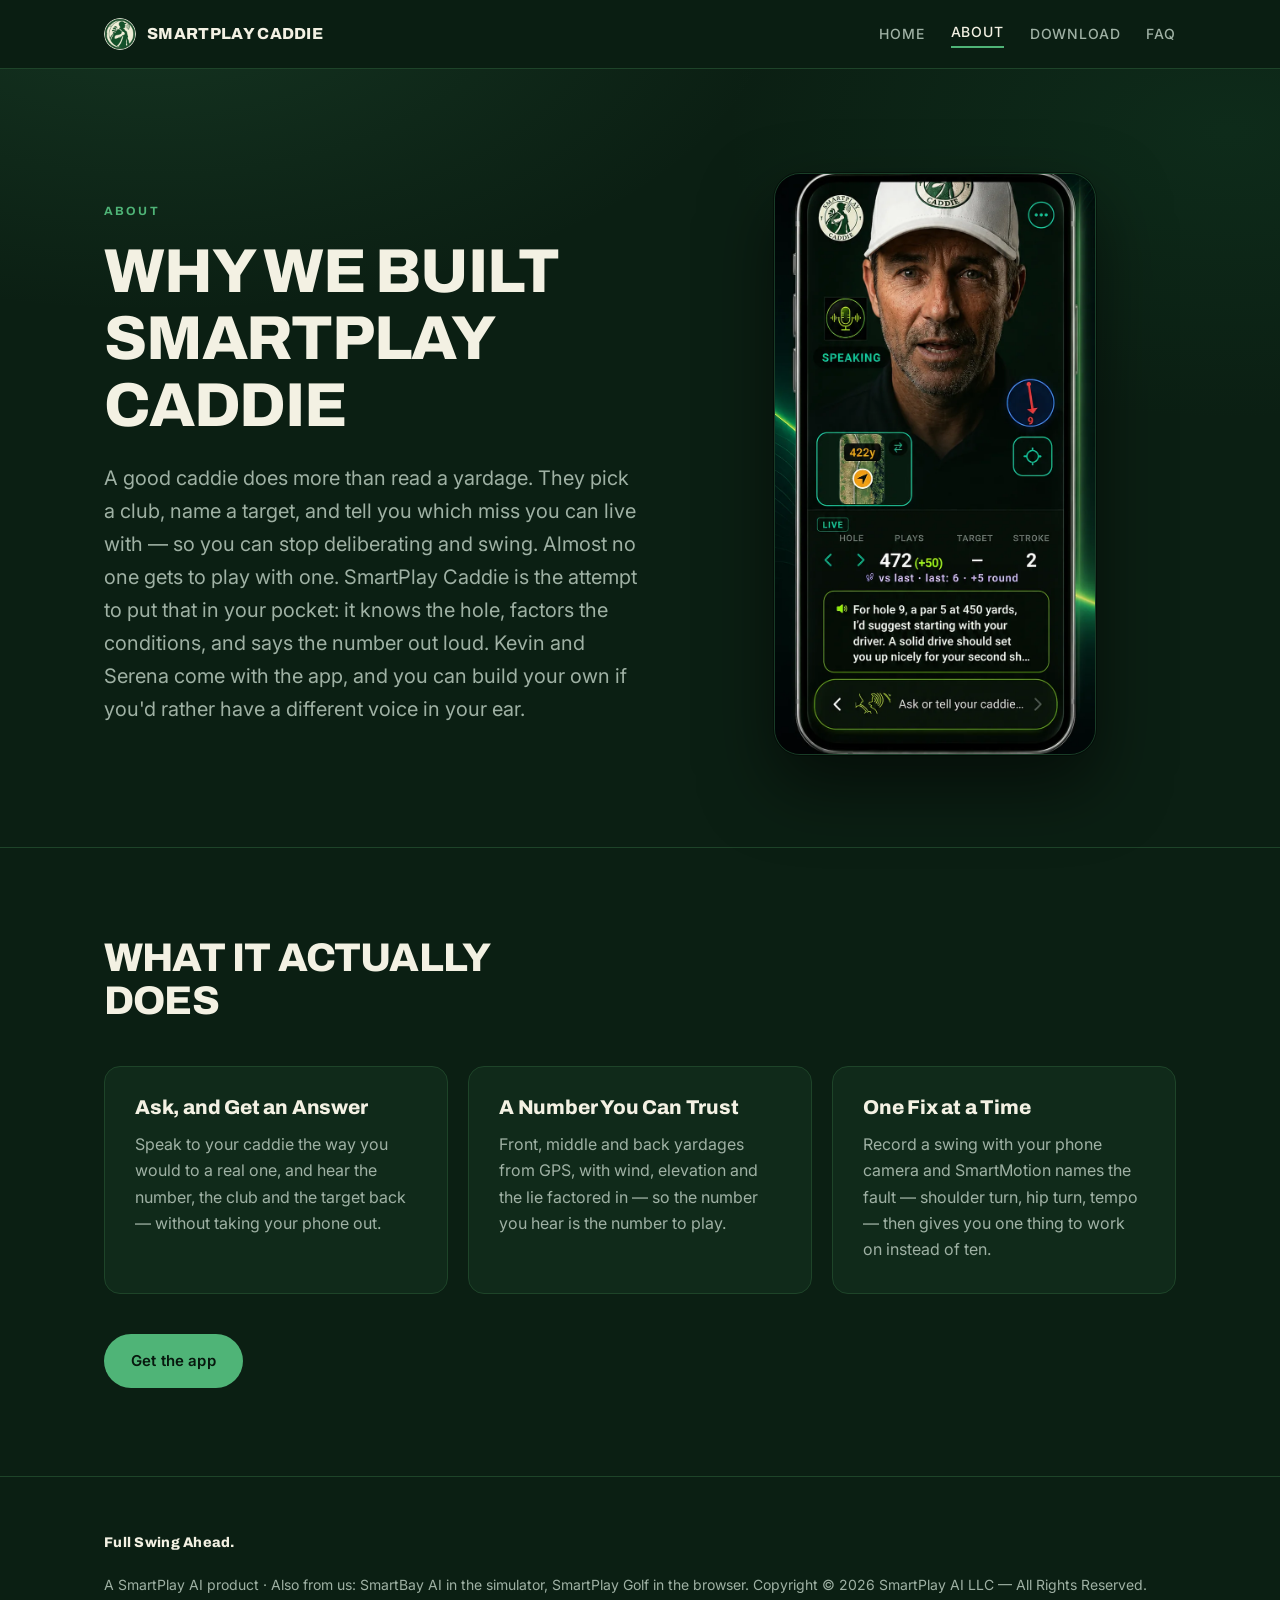
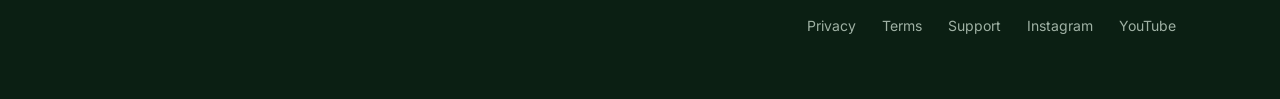
==== about.html @ 44fe3fb5 "Install and configure Vercel Web Analytics # Vercel Web Analytics Installation Report  ## Summary Su" ====
<!doctype html>
<html lang="en">
<head>
<meta charset="utf-8">
<meta name="viewport" content="width=device-width, initial-scale=1">
<title>About SmartPlay Caddie — The Voice-First AI Golf Caddie</title>
<meta name="description" content="Why SmartPlay Caddie exists: a caddie that speaks the club, the number and the target out loud, instead of one more app full of stats.">
<link rel="canonical" href="https://smartplaycaddie.com/about">
<meta name="apple-itunes-app" content="app-id=6772344465">
<meta name="theme-color" content="#0B1F13">
<meta property="og:type" content="website">
<meta property="og:site_name" content="SmartPlay Caddie">
<meta property="og:title" content="About SmartPlay Caddie — The Voice-First AI Golf Caddie">
<meta property="og:description" content="Why SmartPlay Caddie exists: a caddie that speaks the club, the number and the target out loud, instead of one more app full of stats.">
<meta property="og:url" content="https://smartplaycaddie.com/about">
<meta property="og:image" content="https://smartplaycaddie.com/og.png">
<meta property="og:image:width" content="1200">
<meta property="og:image:height" content="630">
<meta property="og:image:alt" content="SmartPlay Caddie — your intelligent golf partner">
<meta name="twitter:card" content="summary_large_image">
<meta name="twitter:image" content="https://smartplaycaddie.com/og.png">
<link rel="icon" href="/favicon.ico" sizes="any">
<link rel="icon" type="image/png" sizes="32x32" href="/favicon-32.png">
<link rel="apple-touch-icon" href="/favicon-180.png">
<link rel="preconnect" href="https://fonts.googleapis.com">
<link rel="preconnect" href="https://fonts.gstatic.com" crossorigin>
<link href="https://fonts.googleapis.com/css2?family=Archivo:wght@700;800&family=Inter:wght@400;500;600&display=swap" rel="stylesheet">
<link rel="stylesheet" href="/style.css">
<script>
  window.va = window.va || function () { (window.vaq = window.vaq || []).push(arguments); };
</script>
<script defer src="/_vercel/insights/script.js"></script>
<script>
if ('serviceWorker' in navigator) {
  navigator.serviceWorker.getRegistrations()
    .then(function (rs) { rs.forEach(function (r) { r.unregister(); }); })
    .catch(function () {});
  if (window.caches && caches.keys) {
    caches.keys()
      .then(function (ks) { ks.forEach(function (k) { caches.delete(k); }); })
      .catch(function () {});
  }
}
</script>
</head>
<body>
<header><div class="wrap bar">
  <a class="brand" href="/"><img src="/favicon-192.png" alt="">SmartPlay Caddie</a>
  <nav><a href="/">Home</a><a href="/about" aria-current=page>About</a><a href="/download">Download</a><a href="/faq">FAQ</a></nav>
</div></header>

<section class="hero"><div class="wrap hero-split">
  <div>
    <p class="eyebrow">About</p>
    <h1>Why we built SmartPlay Caddie</h1>
    <p class="lede">A good caddie does more than read a yardage. They pick a club, name a
      target, and tell you which miss you can live with &mdash; so you can stop deliberating
      and swing. Almost no one gets to play with one. SmartPlay Caddie is the attempt to put
      that in your pocket: it knows the hole, factors the conditions, and says the number out
      loud. Kevin and Serena come with the app, and you can build your own if you'd rather have
      a different voice in your ear.</p>
  </div>
  <img class="shot" src="/shot-voice.webp" width="760" height="1376"
    alt="A caddie speaking a club recommendation during a live round">
</div></section>

<section><div class="wrap">
  <h2>What it actually does</h2>
  <div class="grid"><div class="card"><h3>Ask, and Get an Answer</h3><p>Speak to your caddie the way you would to a real one, and hear the number, the club and the target back &mdash; without taking your phone out.</p></div><div class="card"><h3>A Number You Can Trust</h3><p>Front, middle and back yardages from GPS, with wind, elevation and the lie factored in &mdash; so the number you hear is the number to play.</p></div><div class="card"><h3>One Fix at a Time</h3><p>Record a swing with your phone camera and SmartMotion names the fault &mdash; shoulder turn, hip turn, tempo &mdash; then gives you one thing to work on instead of ten.</p></div></div>
  <div class="btns" style="margin-top:40px">
    <a class="btn btn-p" href="/download">Get the app</a>
  </div>
</div></section>
<footer><div class="wrap frow">
  <span class="tag">Full Swing Ahead.</span>
  <span>A <a href="https://smartplayapps.com">SmartPlay AI</a> product &middot; Also from us: <a href="https://smartbayai.com">SmartBay AI</a> in the simulator, <a href="https://smartplaygolf.com">SmartPlay Golf</a> in the browser. Copyright &copy; 2026 SmartPlay AI LLC &mdash; All Rights Reserved.</span>
  <span class="flinks"><a href="/privacy">Privacy</a><a href="/terms">Terms</a><a href="mailto:support@smartplaycaddie.com">Support</a><a href="https://www.instagram.com/smartplaycaddie/" rel="me noopener" target="_blank">Instagram</a><a href="https://www.youtube.com/@smartplaycaddie" rel="me noopener" target="_blank">YouTube</a></span>
</div></footer>
</body>
</html>
---- style.css ----
:root{
  --ink:#0B1F13; --surface:#102A1A; --surface-2:#16351F; --rule:#1E4429;
  --green:#1D6B3F; --green-hi:#4FB477; --green-glow:rgba(79,180,119,.14);
  --cream:#F3F1E3; --cream-dim:#9FB1A4; --white:#FFFFFF;
  --maxw:1120px;
}
*{box-sizing:border-box}
html{scroll-behavior:smooth}
body{
  margin:0; background:var(--ink); color:var(--cream);
  font:400 17px/1.65 Inter,-apple-system,BlinkMacSystemFont,"Segoe UI",Helvetica,Arial,sans-serif;
  -webkit-font-smoothing:antialiased;
}
a{color:var(--green-hi); text-decoration:none}
a:hover{text-decoration:underline}
.wrap{max-width:var(--maxw); margin:0 auto; padding:0 24px}

h1,h2,h3,.display{font-family:Archivo,Inter,sans-serif; font-weight:800; letter-spacing:-.02em; line-height:1.08; margin:0}

/* header */
header{position:sticky; top:0; z-index:50; background:rgba(11,31,19,.86); backdrop-filter:blur(12px); border-bottom:1px solid var(--rule)}
.bar{display:flex; align-items:center; gap:28px; height:68px}
.brand{display:flex; align-items:center; gap:11px; font-family:Archivo,sans-serif; font-weight:800; font-size:16px; letter-spacing:.02em; color:var(--cream); text-transform:uppercase}
.brand:hover{text-decoration:none}
.brand img{width:32px; height:32px; border-radius:50%; display:block}
nav{margin-left:auto; display:flex; gap:26px; align-items:center}
nav a{color:var(--cream-dim); font-size:14px; font-weight:500; letter-spacing:.06em; text-transform:uppercase}
nav a:hover,nav a[aria-current=page]{color:var(--cream); text-decoration:none}
nav a[aria-current=page]{border-bottom:2px solid var(--green-hi); padding-bottom:3px}

/* buttons */
.btn{display:inline-flex; align-items:center; justify-content:center; gap:9px;
  padding:14px 26px; border-radius:999px; font-weight:600; font-size:15px; letter-spacing:.01em;
  border:1px solid transparent; transition:transform .15s ease, background .15s ease}
.btn:hover{text-decoration:none; transform:translateY(-1px)}
.btn-p{background:var(--green-hi); color:#07180E}
.btn-p:hover{background:#66C98C}
.btn-s{background:transparent; color:var(--cream); border-color:var(--rule)}
.btn-s:hover{border-color:var(--green-hi); background:var(--green-glow)}
.btns{display:flex; flex-wrap:wrap; gap:14px}

/* sections */
section{padding:88px 0}
section+section{border-top:1px solid var(--rule)}
.eyebrow{font-family:Archivo,sans-serif; font-weight:700; font-size:12px; letter-spacing:.18em;
  text-transform:uppercase; color:var(--green-hi); margin:0 0 18px}
.lede{font-size:19px; color:var(--cream-dim); max-width:62ch; margin:22px 0 0}
p{margin:18px 0 0}

.hero{padding:104px 0 92px; background:
  radial-gradient(900px 460px at 12% -10%, var(--green-glow), transparent 70%),
  radial-gradient(700px 400px at 96% 8%, rgba(29,107,63,.16), transparent 72%)}
.hero h1{font-size:clamp(38px,5.4vw,62px); text-transform:uppercase; max-width:14ch}
.hero .lede{font-size:20px; max-width:50ch}
.hero .btns{margin-top:36px}
.hero-split{display:grid; grid-template-columns:1.05fr .95fr; gap:56px; align-items:center}
.hero-split .shot{justify-self:center}

/* phone renders — framed as device panels, since the source art keeps its own
   glow and does not cut out cleanly */
.shot{display:block; width:100%; max-width:322px; height:auto;
  border-radius:26px; border:1px solid rgba(79,180,119,.20);
  box-shadow:0 30px 70px rgba(0,0,0,.55), 0 0 0 1px rgba(0,0,0,.4)}
.shot-pair{display:grid; grid-template-columns:1fr 1fr; gap:48px; align-items:start; margin-top:44px}
.shot-pair .copy{padding-top:4px}
.shot-pair .copy h3{font-size:24px; text-transform:none}
.shot-pair .copy p{color:var(--cream-dim); margin-top:14px}
.shot-pair.flip .media{order:-1}

h2{font-size:clamp(27px,3.6vw,40px); text-transform:uppercase; max-width:20ch}

.grid{display:grid; gap:20px; margin-top:44px; grid-template-columns:repeat(auto-fit,minmax(280px,1fr))}
.card{background:var(--surface); border:1px solid var(--rule); border-radius:16px; padding:30px}
.card h3{font-size:20px; letter-spacing:-.01em; text-transform:none}
.card p{color:var(--cream-dim); font-size:16px; margin-top:12px}

.pull{background:var(--surface); border:1px solid var(--rule); border-left:3px solid var(--green-hi);
  border-radius:14px; padding:30px 32px; margin-top:38px; font-size:19px; max-width:70ch}

/* faq */
.faq{margin:24px 0 8px; max-width:80ch}
.faq-h{font-size:clamp(19px,2.2vw,23px); color:var(--green-hi); letter-spacing:.09em;
  text-transform:uppercase; max-width:none; margin-top:56px}
.faq-h:first-of-type{margin-top:0}
details{border-bottom:1px solid var(--rule)}
details summary{cursor:pointer; list-style:none; padding:24px 44px 24px 0; position:relative;
  font-family:Archivo,sans-serif; font-weight:700; font-size:19px; letter-spacing:-.01em}
details summary::-webkit-details-marker{display:none}
details summary::after{content:"+"; position:absolute; right:8px; top:22px; font-size:26px;
  font-weight:400; color:var(--green-hi); line-height:1}
details[open] summary::after{content:"–"}
details summary:hover{color:var(--green-hi)}
details .a{padding:0 44px 26px 0; color:var(--cream-dim); margin:0}

/* footer */
footer{border-top:1px solid var(--rule); padding:54px 0 62px; color:var(--cream-dim); font-size:14px}
.frow{display:flex; flex-wrap:wrap; gap:18px 30px; align-items:center}
footer a{color:var(--cream-dim)}
footer a:hover{color:var(--cream)}
.flinks{margin-left:auto; display:flex; flex-wrap:wrap; gap:12px 26px}
.tag{font-family:Archivo,sans-serif; font-weight:800; color:var(--cream); letter-spacing:.02em}

/* legal pages: the repo fragment ships its own light-mode CSS, so give it a
   sheet of paper to sit on rather than fighting it with overrides. */
.legal-sheet{background:#FFFFFF; border-radius:18px; padding:14px 34px 26px; margin:0 auto; max-width:52rem}
.legal-wrap{padding:56px 0 84px}
.legal-back{display:inline-block; margin-bottom:26px; font-size:14px; letter-spacing:.06em; text-transform:uppercase}
/* the site's display rules must NOT reach into the legal copy: h2{max-width:20ch;
   text-transform:uppercase} was chopping "2. Description of the Service" onto two
   lines and shouting the section headings. Hand the fragment its own typography
   back. */
.legal-sheet h1,.legal-sheet h2,.legal-sheet h3,.legal-sheet h4{
  font-family:inherit; font-weight:700; text-transform:none; max-width:none;
  letter-spacing:normal; line-height:1.3}
.legal-sheet a{color:#1d6b3f}
.legal-sheet p{margin:1em 0}

@media (max-width:720px){
  .bar{height:60px; gap:14px}
  nav{gap:16px}
  nav a{font-size:12px; letter-spacing:.04em}
  section{padding:62px 0}
  .hero{padding:64px 0 56px}
  .hero-split,.shot-pair{grid-template-columns:1fr; gap:40px}
  .shot-pair.flip .media{order:0}
  .legal-sheet{padding:10px 18px 20px}
}
@media (max-width:440px){
  .bar{height:auto; flex-wrap:wrap; row-gap:6px; padding-top:12px; padding-bottom:10px}
  nav{margin-left:0; width:100%; justify-content:space-between}
}

/* click-to-play YouTube (loads YouTube only on click) */
.watch .yt{position:relative;margin-top:34px;aspect-ratio:16/9;border-radius:22px;overflow:hidden;background:var(--surface);
  box-shadow:0 30px 80px rgba(0,0,0,.45),0 0 0 1px var(--rule)}
.watch .yt-btn{all:unset;cursor:pointer;display:block;width:100%;height:100%;position:relative}
.watch .yt-btn img{width:100%;height:100%;object-fit:cover;display:block;transition:transform .4s ease}
.watch .yt-btn:hover img{transform:scale(1.02)}
.watch .yt-btn:focus-visible{outline:3px solid var(--green-hi);outline-offset:-3px}
.watch .yt-play{position:absolute;left:69%;top:76%;width:84px;height:84px;margin:-42px 0 0 -42px;border-radius:50%;
  background:var(--green-hi);color:var(--ink);display:flex;align-items:center;justify-content:center;
  box-shadow:0 10px 30px rgba(0,0,0,.4);transition:transform .2s ease}
.watch .yt-play svg{margin-left:4px}
@media (max-width:720px){.watch .yt-play{width:50px;height:50px;margin:-25px 0 0 -25px}.watch .yt-play svg{width:24px;height:24px}}
.watch .yt-btn:hover .yt-play{transform:scale(1.07)}
.watch .yt-len{position:absolute;right:16px;bottom:14px;background:rgba(11,31,19,.85);color:var(--cream);font-size:13px;
  font-weight:600;padding:4px 9px;border-radius:7px}
.watch .yt iframe{position:absolute;inset:0;width:100%;height:100%;border:0}
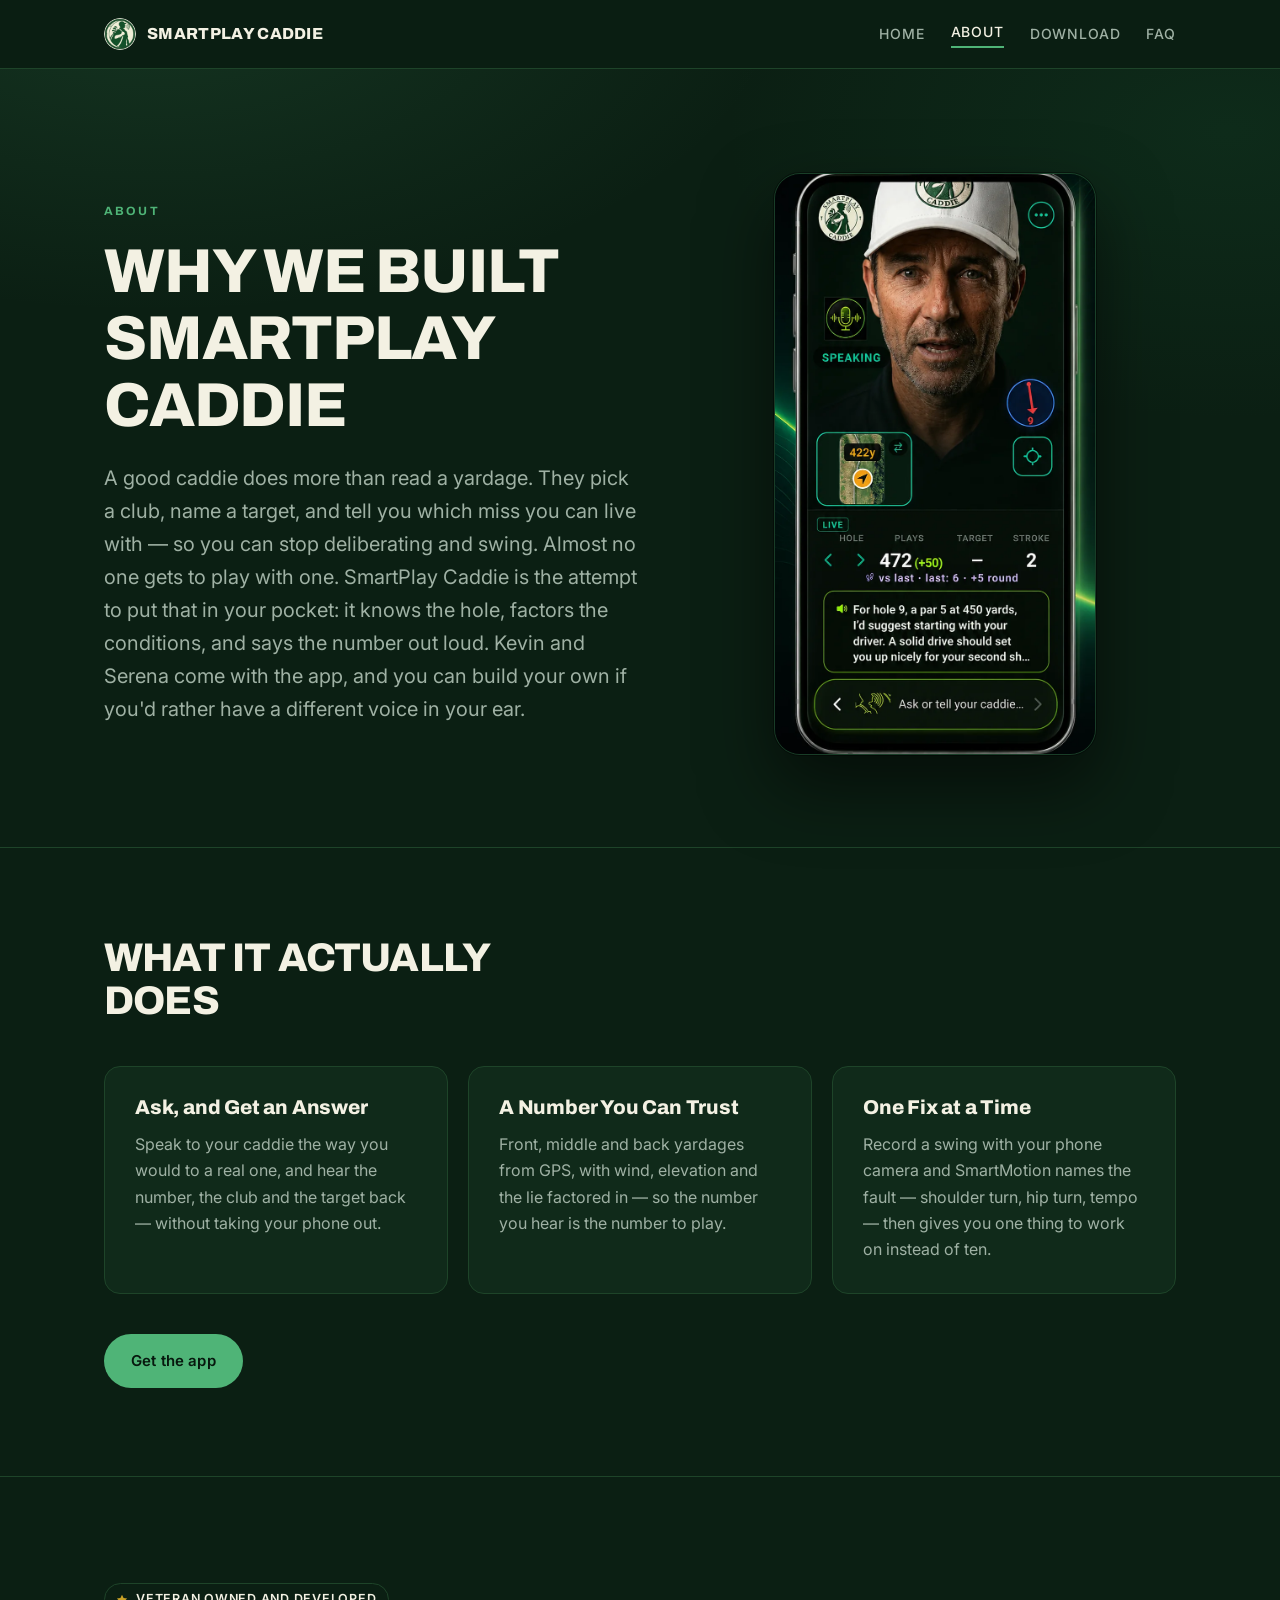
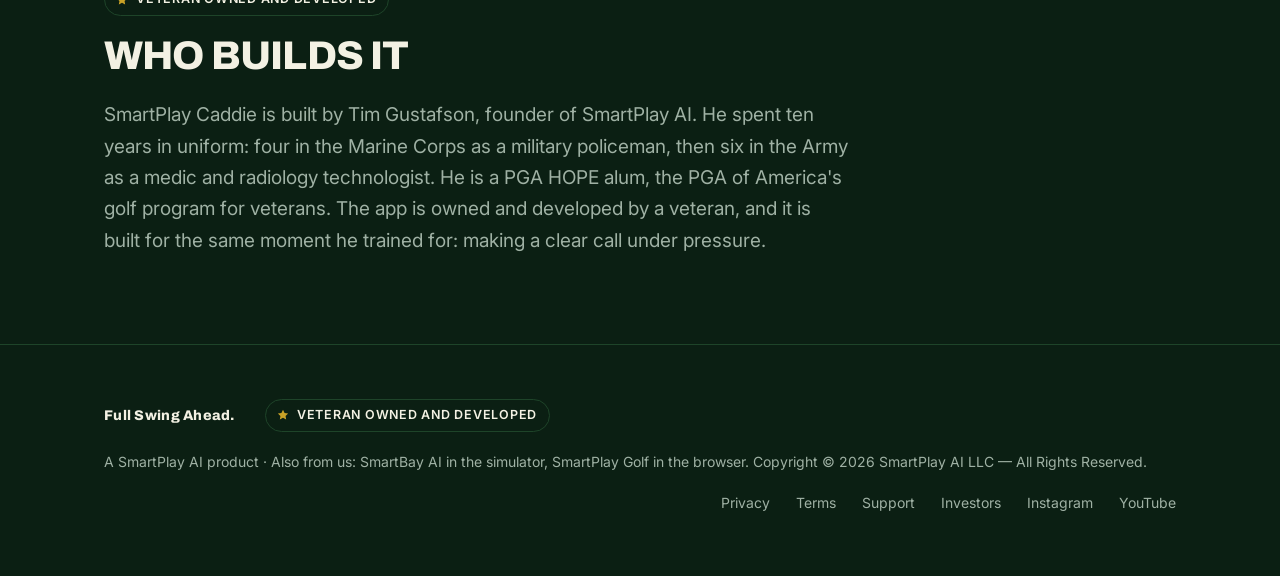
==== commit 99d6fd56: "Veteran Owned and Developed badge + Investors link Footer badge and Investors link on every page, he" ====
--- a/about.html
+++ b/about.html
@@ -27,10 +27,6 @@
 <link href="https://fonts.googleapis.com/css2?family=Archivo:wght@700;800&family=Inter:wght@400;500;600&display=swap" rel="stylesheet">
 <link rel="stylesheet" href="/style.css">
 <script>
-  window.va = window.va || function () { (window.vaq = window.vaq || []).push(arguments); };
-</script>
-<script defer src="/_vercel/insights/script.js"></script>
-<script>
 if ('serviceWorker' in navigator) {
   navigator.serviceWorker.getRegistrations()
     .then(function (rs) { rs.forEach(function (r) { r.unregister(); }); })
@@ -42,6 +38,8 @@
   }
 }
 </script>
+<script>window.va = window.va || function () { (window.vaq = window.vaq || []).push(arguments); };</script>
+<script defer src="/_vercel/insights/script.js"></script>
 </head>
 <body>
 <header><div class="wrap bar">
@@ -71,10 +69,17 @@
     <a class="btn btn-p" href="/download">Get the app</a>
   </div>
 </div></section>
+
+<section><div class="wrap">
+  <p class="vet"><svg viewBox="0 0 24 24" width="14" height="14" aria-hidden="true"><path d="M12 2.8l2.7 5.6 6.1.9-4.4 4.3 1 6.1L12 16.8l-5.4 2.9 1-6.1-4.4-4.3 6.1-.9z" fill="currentColor"/></svg>Veteran Owned and Developed</p>
+  <h2 style="margin-top:18px">Who builds it</h2>
+  <p class="lede" style="max-width:62ch">SmartPlay Caddie is built by Tim Gustafson, founder of SmartPlay AI. He spent ten years in uniform: four in the Marine Corps as a military policeman, then six in the Army as a medic and radiology technologist. He is a PGA HOPE alum, the PGA of America's golf program for veterans. The app is owned and developed by a veteran, and it is built for the same moment he trained for: making a clear call under pressure.</p>
+</div></section>
 <footer><div class="wrap frow">
   <span class="tag">Full Swing Ahead.</span>
+  <span class="vet"><svg viewBox="0 0 24 24" width="14" height="14" aria-hidden="true"><path d="M12 2.8l2.7 5.6 6.1.9-4.4 4.3 1 6.1L12 16.8l-5.4 2.9 1-6.1-4.4-4.3 6.1-.9z" fill="currentColor"/></svg>Veteran Owned and Developed</span>
   <span>A <a href="https://smartplayapps.com">SmartPlay AI</a> product &middot; Also from us: <a href="https://smartbayai.com">SmartBay AI</a> in the simulator, <a href="https://smartplaygolf.com">SmartPlay Golf</a> in the browser. Copyright &copy; 2026 SmartPlay AI LLC &mdash; All Rights Reserved.</span>
-  <span class="flinks"><a href="/privacy">Privacy</a><a href="/terms">Terms</a><a href="mailto:support@smartplaycaddie.com">Support</a><a href="https://www.instagram.com/smartplaycaddie/" rel="me noopener" target="_blank">Instagram</a><a href="https://www.youtube.com/@smartplaycaddie" rel="me noopener" target="_blank">YouTube</a></span>
+  <span class="flinks"><a href="/privacy">Privacy</a><a href="/terms">Terms</a><a href="mailto:support@smartplaycaddie.com">Support</a><a href="https://www.smartplayapps.com/investors">Investors</a><a href="https://www.instagram.com/smartplaycaddie/" rel="me noopener" target="_blank">Instagram</a><a href="https://www.youtube.com/@smartplaycaddie" rel="me noopener" target="_blank">YouTube</a></span>
 </div></footer>
 </body>
 </html>
--- a/style.css
+++ b/style.css
@@ -99,6 +99,9 @@
 footer a:hover{color:var(--cream)}
 .flinks{margin-left:auto; display:flex; flex-wrap:wrap; gap:12px 26px}
 .tag{font-family:Archivo,sans-serif; font-weight:800; color:var(--cream); letter-spacing:.02em}
+.vet{display:inline-flex; align-items:center; gap:7px; font-size:12.5px; font-weight:600; letter-spacing:.06em; text-transform:uppercase; color:var(--cream); border:1px solid var(--rule); border-radius:100px; padding:5px 12px 5px 10px; white-space:nowrap}
+.vet svg{color:#C9A227; flex:none}
+.vet-hero{margin:22px 0 0}
 
 /* legal pages: the repo fragment ships its own light-mode CSS, so give it a
    sheet of paper to sit on rather than fighting it with overrides. */
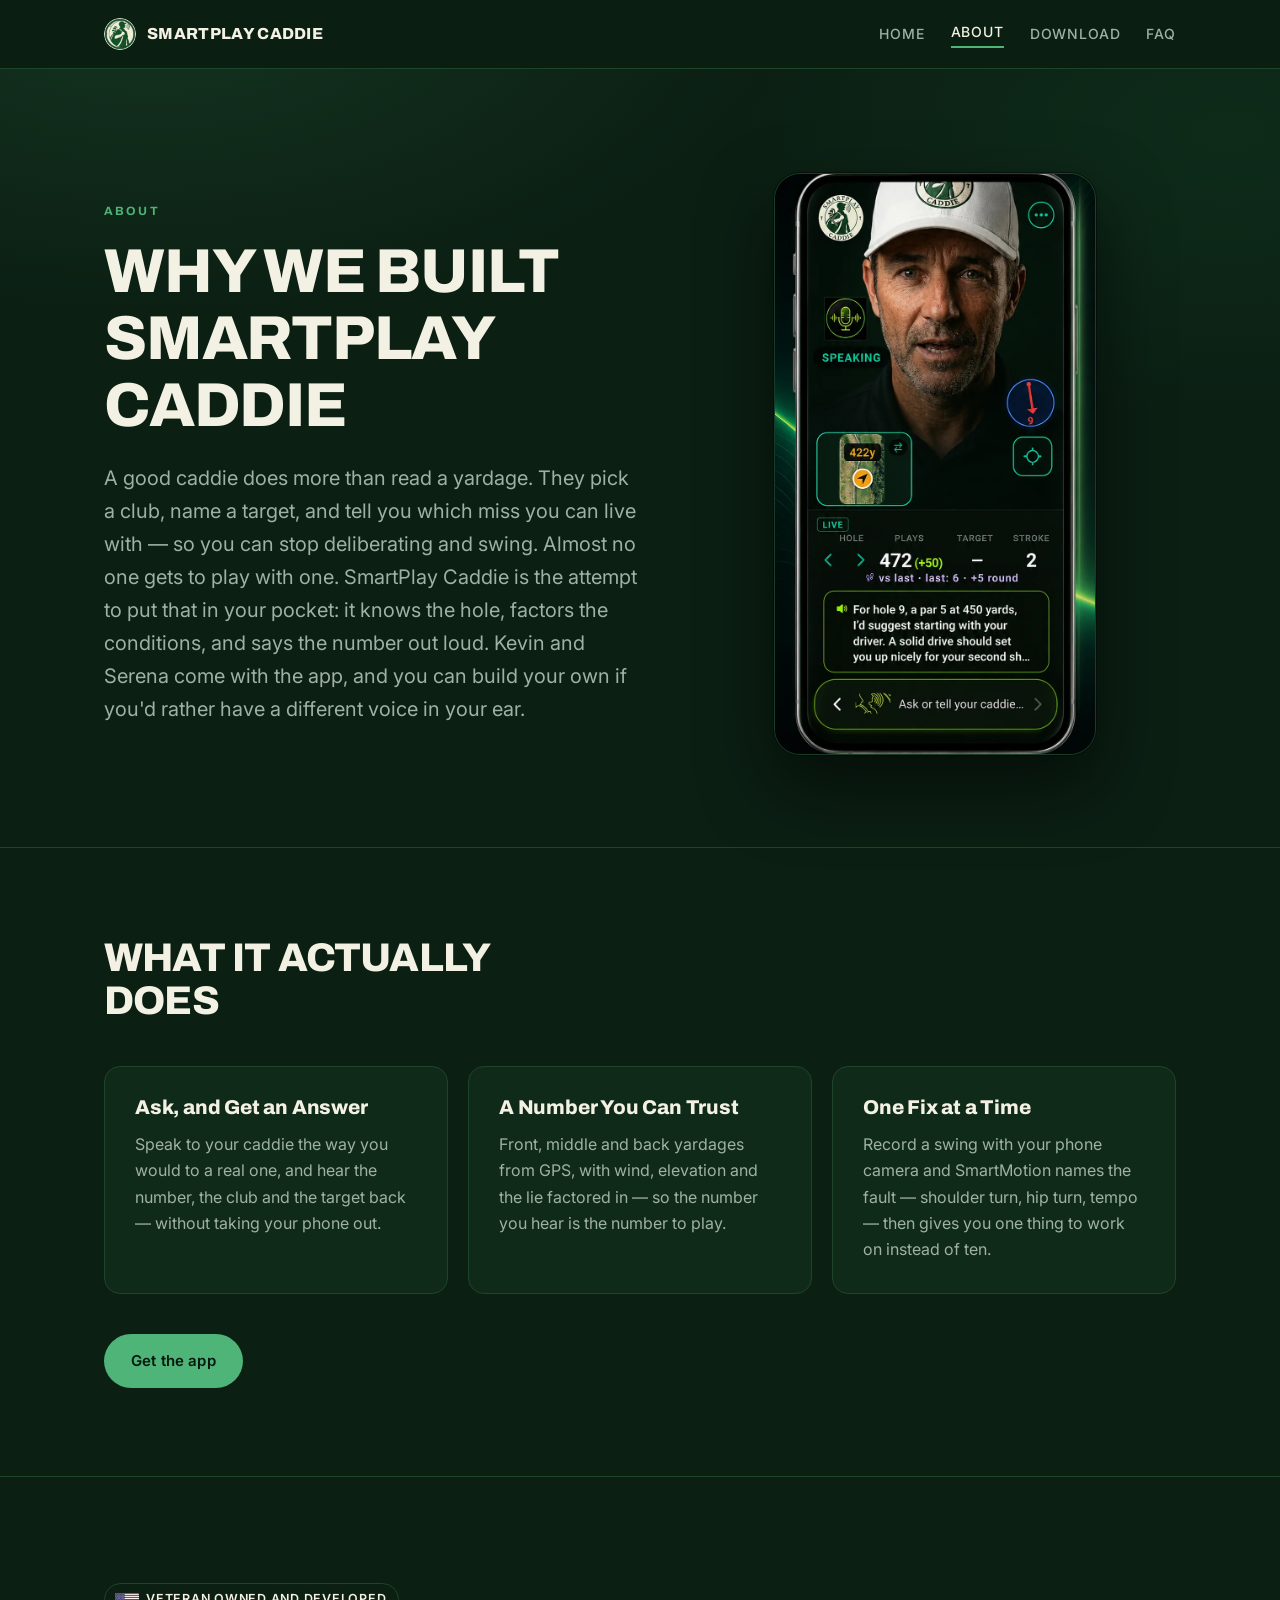
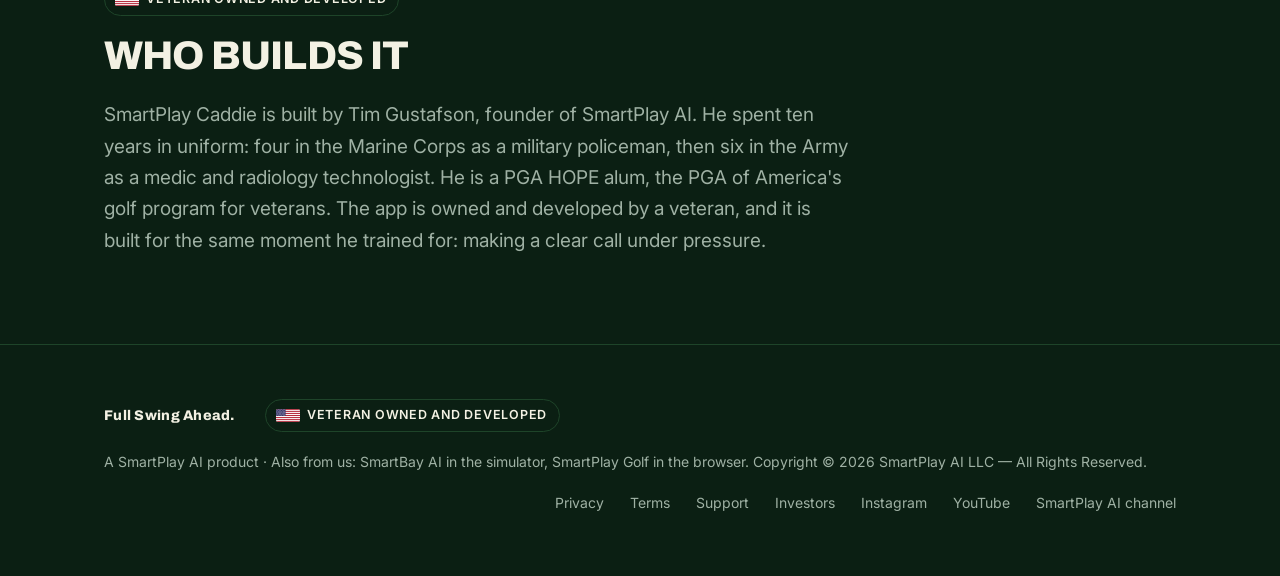
==== commit 6f9d024c: "Footer: link the SmartPlay AI channel; US flag on Veteran badge Adds "SmartPlay AI channel" (youtube" ====
--- a/about.html
+++ b/about.html
@@ -71,15 +71,15 @@
 </div></section>
 
 <section><div class="wrap">
-  <p class="vet"><svg viewBox="0 0 24 24" width="14" height="14" aria-hidden="true"><path d="M12 2.8l2.7 5.6 6.1.9-4.4 4.3 1 6.1L12 16.8l-5.4 2.9 1-6.1-4.4-4.3 6.1-.9z" fill="currentColor"/></svg>Veteran Owned and Developed</p>
+  <p class="vet"><svg viewBox="0 0 190 100" width="24" height="13" role="img" aria-label="United States flag" style="flex:none;border-radius:2px"><rect width="190" height="100" fill="#FFFFFF"/><rect y="0.0" width="190" height="7.7" fill="#B22234"/><rect y="15.4" width="190" height="7.7" fill="#B22234"/><rect y="30.8" width="190" height="7.7" fill="#B22234"/><rect y="46.2" width="190" height="7.7" fill="#B22234"/><rect y="61.5" width="190" height="7.7" fill="#B22234"/><rect y="76.9" width="190" height="7.7" fill="#B22234"/><rect y="92.3" width="190" height="7.7" fill="#B22234"/><rect width="76" height="53.8" fill="#3C3B6E"/><circle cx="6.3" cy="5.4" r="2" fill="#FFFFFF"/><circle cx="18.9" cy="5.4" r="2" fill="#FFFFFF"/><circle cx="31.5" cy="5.4" r="2" fill="#FFFFFF"/><circle cx="44.1" cy="5.4" r="2" fill="#FFFFFF"/><circle cx="56.7" cy="5.4" r="2" fill="#FFFFFF"/><circle cx="69.3" cy="5.4" r="2" fill="#FFFFFF"/><circle cx="12.6" cy="10.8" r="2" fill="#FFFFFF"/><circle cx="25.2" cy="10.8" r="2" fill="#FFFFFF"/><circle cx="37.8" cy="10.8" r="2" fill="#FFFFFF"/><circle cx="50.4" cy="10.8" r="2" fill="#FFFFFF"/><circle cx="63.0" cy="10.8" r="2" fill="#FFFFFF"/><circle cx="6.3" cy="16.2" r="2" fill="#FFFFFF"/><circle cx="18.9" cy="16.2" r="2" fill="#FFFFFF"/><circle cx="31.5" cy="16.2" r="2" fill="#FFFFFF"/><circle cx="44.1" cy="16.2" r="2" fill="#FFFFFF"/><circle cx="56.7" cy="16.2" r="2" fill="#FFFFFF"/><circle cx="69.3" cy="16.2" r="2" fill="#FFFFFF"/><circle cx="12.6" cy="21.6" r="2" fill="#FFFFFF"/><circle cx="25.2" cy="21.6" r="2" fill="#FFFFFF"/><circle cx="37.8" cy="21.6" r="2" fill="#FFFFFF"/><circle cx="50.4" cy="21.6" r="2" fill="#FFFFFF"/><circle cx="63.0" cy="21.6" r="2" fill="#FFFFFF"/><circle cx="6.3" cy="27.0" r="2" fill="#FFFFFF"/><circle cx="18.9" cy="27.0" r="2" fill="#FFFFFF"/><circle cx="31.5" cy="27.0" r="2" fill="#FFFFFF"/><circle cx="44.1" cy="27.0" r="2" fill="#FFFFFF"/><circle cx="56.7" cy="27.0" r="2" fill="#FFFFFF"/><circle cx="69.3" cy="27.0" r="2" fill="#FFFFFF"/><circle cx="12.6" cy="32.4" r="2" fill="#FFFFFF"/><circle cx="25.2" cy="32.4" r="2" fill="#FFFFFF"/><circle cx="37.8" cy="32.4" r="2" fill="#FFFFFF"/><circle cx="50.4" cy="32.4" r="2" fill="#FFFFFF"/><circle cx="63.0" cy="32.4" r="2" fill="#FFFFFF"/><circle cx="6.3" cy="37.8" r="2" fill="#FFFFFF"/><circle cx="18.9" cy="37.8" r="2" fill="#FFFFFF"/><circle cx="31.5" cy="37.8" r="2" fill="#FFFFFF"/><circle cx="44.1" cy="37.8" r="2" fill="#FFFFFF"/><circle cx="56.7" cy="37.8" r="2" fill="#FFFFFF"/><circle cx="69.3" cy="37.8" r="2" fill="#FFFFFF"/><circle cx="12.6" cy="43.2" r="2" fill="#FFFFFF"/><circle cx="25.2" cy="43.2" r="2" fill="#FFFFFF"/><circle cx="37.8" cy="43.2" r="2" fill="#FFFFFF"/><circle cx="50.4" cy="43.2" r="2" fill="#FFFFFF"/><circle cx="63.0" cy="43.2" r="2" fill="#FFFFFF"/><circle cx="6.3" cy="48.6" r="2" fill="#FFFFFF"/><circle cx="18.9" cy="48.6" r="2" fill="#FFFFFF"/><circle cx="31.5" cy="48.6" r="2" fill="#FFFFFF"/><circle cx="44.1" cy="48.6" r="2" fill="#FFFFFF"/><circle cx="56.7" cy="48.6" r="2" fill="#FFFFFF"/><circle cx="69.3" cy="48.6" r="2" fill="#FFFFFF"/></svg>Veteran Owned and Developed</p>
   <h2 style="margin-top:18px">Who builds it</h2>
   <p class="lede" style="max-width:62ch">SmartPlay Caddie is built by Tim Gustafson, founder of SmartPlay AI. He spent ten years in uniform: four in the Marine Corps as a military policeman, then six in the Army as a medic and radiology technologist. He is a PGA HOPE alum, the PGA of America's golf program for veterans. The app is owned and developed by a veteran, and it is built for the same moment he trained for: making a clear call under pressure.</p>
 </div></section>
 <footer><div class="wrap frow">
   <span class="tag">Full Swing Ahead.</span>
-  <span class="vet"><svg viewBox="0 0 24 24" width="14" height="14" aria-hidden="true"><path d="M12 2.8l2.7 5.6 6.1.9-4.4 4.3 1 6.1L12 16.8l-5.4 2.9 1-6.1-4.4-4.3 6.1-.9z" fill="currentColor"/></svg>Veteran Owned and Developed</span>
+  <span class="vet"><svg viewBox="0 0 190 100" width="24" height="13" role="img" aria-label="United States flag" style="flex:none;border-radius:2px"><rect width="190" height="100" fill="#FFFFFF"/><rect y="0.0" width="190" height="7.7" fill="#B22234"/><rect y="15.4" width="190" height="7.7" fill="#B22234"/><rect y="30.8" width="190" height="7.7" fill="#B22234"/><rect y="46.2" width="190" height="7.7" fill="#B22234"/><rect y="61.5" width="190" height="7.7" fill="#B22234"/><rect y="76.9" width="190" height="7.7" fill="#B22234"/><rect y="92.3" width="190" height="7.7" fill="#B22234"/><rect width="76" height="53.8" fill="#3C3B6E"/><circle cx="6.3" cy="5.4" r="2" fill="#FFFFFF"/><circle cx="18.9" cy="5.4" r="2" fill="#FFFFFF"/><circle cx="31.5" cy="5.4" r="2" fill="#FFFFFF"/><circle cx="44.1" cy="5.4" r="2" fill="#FFFFFF"/><circle cx="56.7" cy="5.4" r="2" fill="#FFFFFF"/><circle cx="69.3" cy="5.4" r="2" fill="#FFFFFF"/><circle cx="12.6" cy="10.8" r="2" fill="#FFFFFF"/><circle cx="25.2" cy="10.8" r="2" fill="#FFFFFF"/><circle cx="37.8" cy="10.8" r="2" fill="#FFFFFF"/><circle cx="50.4" cy="10.8" r="2" fill="#FFFFFF"/><circle cx="63.0" cy="10.8" r="2" fill="#FFFFFF"/><circle cx="6.3" cy="16.2" r="2" fill="#FFFFFF"/><circle cx="18.9" cy="16.2" r="2" fill="#FFFFFF"/><circle cx="31.5" cy="16.2" r="2" fill="#FFFFFF"/><circle cx="44.1" cy="16.2" r="2" fill="#FFFFFF"/><circle cx="56.7" cy="16.2" r="2" fill="#FFFFFF"/><circle cx="69.3" cy="16.2" r="2" fill="#FFFFFF"/><circle cx="12.6" cy="21.6" r="2" fill="#FFFFFF"/><circle cx="25.2" cy="21.6" r="2" fill="#FFFFFF"/><circle cx="37.8" cy="21.6" r="2" fill="#FFFFFF"/><circle cx="50.4" cy="21.6" r="2" fill="#FFFFFF"/><circle cx="63.0" cy="21.6" r="2" fill="#FFFFFF"/><circle cx="6.3" cy="27.0" r="2" fill="#FFFFFF"/><circle cx="18.9" cy="27.0" r="2" fill="#FFFFFF"/><circle cx="31.5" cy="27.0" r="2" fill="#FFFFFF"/><circle cx="44.1" cy="27.0" r="2" fill="#FFFFFF"/><circle cx="56.7" cy="27.0" r="2" fill="#FFFFFF"/><circle cx="69.3" cy="27.0" r="2" fill="#FFFFFF"/><circle cx="12.6" cy="32.4" r="2" fill="#FFFFFF"/><circle cx="25.2" cy="32.4" r="2" fill="#FFFFFF"/><circle cx="37.8" cy="32.4" r="2" fill="#FFFFFF"/><circle cx="50.4" cy="32.4" r="2" fill="#FFFFFF"/><circle cx="63.0" cy="32.4" r="2" fill="#FFFFFF"/><circle cx="6.3" cy="37.8" r="2" fill="#FFFFFF"/><circle cx="18.9" cy="37.8" r="2" fill="#FFFFFF"/><circle cx="31.5" cy="37.8" r="2" fill="#FFFFFF"/><circle cx="44.1" cy="37.8" r="2" fill="#FFFFFF"/><circle cx="56.7" cy="37.8" r="2" fill="#FFFFFF"/><circle cx="69.3" cy="37.8" r="2" fill="#FFFFFF"/><circle cx="12.6" cy="43.2" r="2" fill="#FFFFFF"/><circle cx="25.2" cy="43.2" r="2" fill="#FFFFFF"/><circle cx="37.8" cy="43.2" r="2" fill="#FFFFFF"/><circle cx="50.4" cy="43.2" r="2" fill="#FFFFFF"/><circle cx="63.0" cy="43.2" r="2" fill="#FFFFFF"/><circle cx="6.3" cy="48.6" r="2" fill="#FFFFFF"/><circle cx="18.9" cy="48.6" r="2" fill="#FFFFFF"/><circle cx="31.5" cy="48.6" r="2" fill="#FFFFFF"/><circle cx="44.1" cy="48.6" r="2" fill="#FFFFFF"/><circle cx="56.7" cy="48.6" r="2" fill="#FFFFFF"/><circle cx="69.3" cy="48.6" r="2" fill="#FFFFFF"/></svg>Veteran Owned and Developed</span>
   <span>A <a href="https://smartplayapps.com">SmartPlay AI</a> product &middot; Also from us: <a href="https://smartbayai.com">SmartBay AI</a> in the simulator, <a href="https://smartplaygolf.com">SmartPlay Golf</a> in the browser. Copyright &copy; 2026 SmartPlay AI LLC &mdash; All Rights Reserved.</span>
-  <span class="flinks"><a href="/privacy">Privacy</a><a href="/terms">Terms</a><a href="mailto:support@smartplaycaddie.com">Support</a><a href="https://www.smartplayapps.com/investors">Investors</a><a href="https://www.instagram.com/smartplaycaddie/" rel="me noopener" target="_blank">Instagram</a><a href="https://www.youtube.com/@smartplaycaddie" rel="me noopener" target="_blank">YouTube</a></span>
+  <span class="flinks"><a href="/privacy">Privacy</a><a href="/terms">Terms</a><a href="mailto:support@smartplaycaddie.com">Support</a><a href="https://www.smartplayapps.com/investors">Investors</a><a href="https://www.instagram.com/smartplaycaddie/" rel="me noopener" target="_blank">Instagram</a><a href="https://www.youtube.com/@smartplaycaddie" rel="me noopener" target="_blank">YouTube</a><a href="https://www.youtube.com/@SmartPlayApps" rel="noopener" target="_blank">SmartPlay AI channel</a></span>
 </div></footer>
 </body>
 </html>
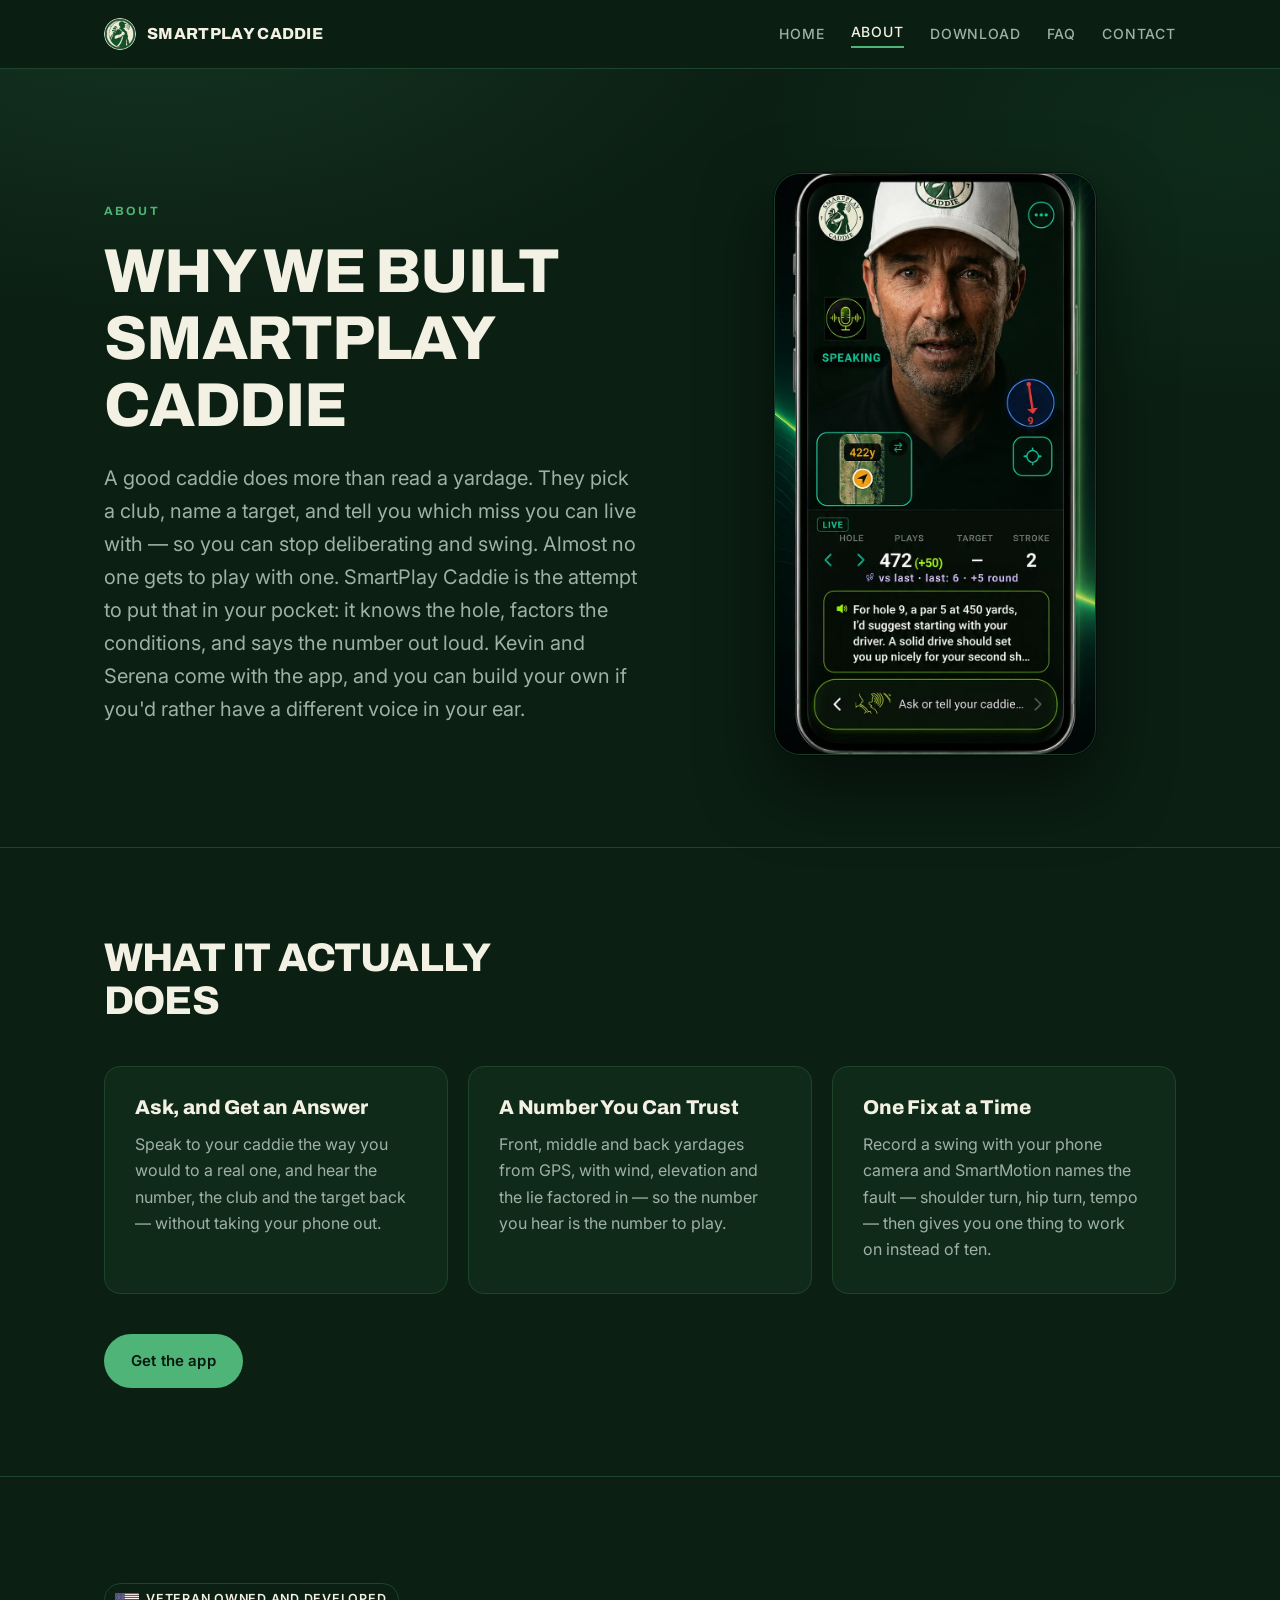
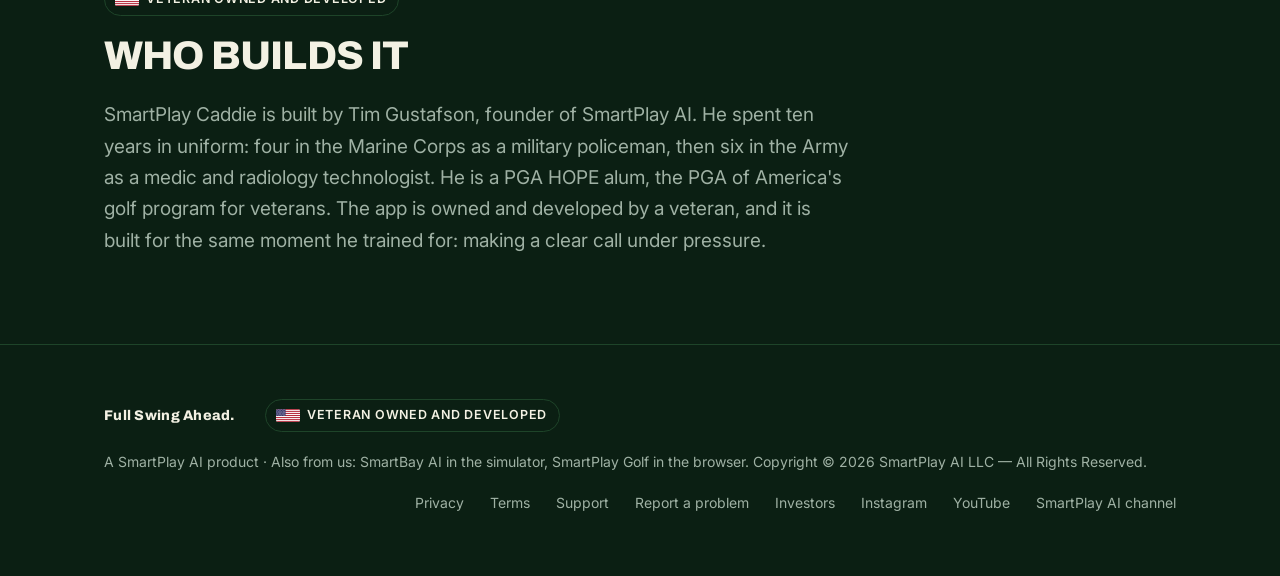
==== commit 8aa0c0e1: "Site CTAs: trial line, store badges, Works everywhere, sticky download bar, Contact; Self-Heal v1 - " ====
--- a/about.html
+++ b/about.html
@@ -40,11 +40,13 @@
 </script>
 <script>window.va = window.va || function () { (window.vaq = window.vaq || []).push(arguments); };</script>
 <script defer src="/_vercel/insights/script.js"></script>
+<script defer src="/js/cta.js"></script>
+<script defer src="/js/selfheal.js"></script>
 </head>
 <body>
 <header><div class="wrap bar">
   <a class="brand" href="/"><img src="/favicon-192.png" alt="">SmartPlay Caddie</a>
-  <nav><a href="/">Home</a><a href="/about" aria-current=page>About</a><a href="/download">Download</a><a href="/faq">FAQ</a></nav>
+  <nav><a href="/">Home</a><a href="/about" aria-current=page>About</a><a href="/download">Download</a><a href="/faq">FAQ</a><a href="mailto:support@smartplaycaddie.com">Contact</a></nav>
 </div></header>
 
 <section class="hero"><div class="wrap hero-split">
@@ -79,7 +81,7 @@
   <span class="tag">Full Swing Ahead.</span>
   <span class="vet"><svg viewBox="0 0 190 100" width="24" height="13" role="img" aria-label="United States flag" style="flex:none;border-radius:2px"><rect width="190" height="100" fill="#FFFFFF"/><rect y="0.0" width="190" height="7.7" fill="#B22234"/><rect y="15.4" width="190" height="7.7" fill="#B22234"/><rect y="30.8" width="190" height="7.7" fill="#B22234"/><rect y="46.2" width="190" height="7.7" fill="#B22234"/><rect y="61.5" width="190" height="7.7" fill="#B22234"/><rect y="76.9" width="190" height="7.7" fill="#B22234"/><rect y="92.3" width="190" height="7.7" fill="#B22234"/><rect width="76" height="53.8" fill="#3C3B6E"/><circle cx="6.3" cy="5.4" r="2" fill="#FFFFFF"/><circle cx="18.9" cy="5.4" r="2" fill="#FFFFFF"/><circle cx="31.5" cy="5.4" r="2" fill="#FFFFFF"/><circle cx="44.1" cy="5.4" r="2" fill="#FFFFFF"/><circle cx="56.7" cy="5.4" r="2" fill="#FFFFFF"/><circle cx="69.3" cy="5.4" r="2" fill="#FFFFFF"/><circle cx="12.6" cy="10.8" r="2" fill="#FFFFFF"/><circle cx="25.2" cy="10.8" r="2" fill="#FFFFFF"/><circle cx="37.8" cy="10.8" r="2" fill="#FFFFFF"/><circle cx="50.4" cy="10.8" r="2" fill="#FFFFFF"/><circle cx="63.0" cy="10.8" r="2" fill="#FFFFFF"/><circle cx="6.3" cy="16.2" r="2" fill="#FFFFFF"/><circle cx="18.9" cy="16.2" r="2" fill="#FFFFFF"/><circle cx="31.5" cy="16.2" r="2" fill="#FFFFFF"/><circle cx="44.1" cy="16.2" r="2" fill="#FFFFFF"/><circle cx="56.7" cy="16.2" r="2" fill="#FFFFFF"/><circle cx="69.3" cy="16.2" r="2" fill="#FFFFFF"/><circle cx="12.6" cy="21.6" r="2" fill="#FFFFFF"/><circle cx="25.2" cy="21.6" r="2" fill="#FFFFFF"/><circle cx="37.8" cy="21.6" r="2" fill="#FFFFFF"/><circle cx="50.4" cy="21.6" r="2" fill="#FFFFFF"/><circle cx="63.0" cy="21.6" r="2" fill="#FFFFFF"/><circle cx="6.3" cy="27.0" r="2" fill="#FFFFFF"/><circle cx="18.9" cy="27.0" r="2" fill="#FFFFFF"/><circle cx="31.5" cy="27.0" r="2" fill="#FFFFFF"/><circle cx="44.1" cy="27.0" r="2" fill="#FFFFFF"/><circle cx="56.7" cy="27.0" r="2" fill="#FFFFFF"/><circle cx="69.3" cy="27.0" r="2" fill="#FFFFFF"/><circle cx="12.6" cy="32.4" r="2" fill="#FFFFFF"/><circle cx="25.2" cy="32.4" r="2" fill="#FFFFFF"/><circle cx="37.8" cy="32.4" r="2" fill="#FFFFFF"/><circle cx="50.4" cy="32.4" r="2" fill="#FFFFFF"/><circle cx="63.0" cy="32.4" r="2" fill="#FFFFFF"/><circle cx="6.3" cy="37.8" r="2" fill="#FFFFFF"/><circle cx="18.9" cy="37.8" r="2" fill="#FFFFFF"/><circle cx="31.5" cy="37.8" r="2" fill="#FFFFFF"/><circle cx="44.1" cy="37.8" r="2" fill="#FFFFFF"/><circle cx="56.7" cy="37.8" r="2" fill="#FFFFFF"/><circle cx="69.3" cy="37.8" r="2" fill="#FFFFFF"/><circle cx="12.6" cy="43.2" r="2" fill="#FFFFFF"/><circle cx="25.2" cy="43.2" r="2" fill="#FFFFFF"/><circle cx="37.8" cy="43.2" r="2" fill="#FFFFFF"/><circle cx="50.4" cy="43.2" r="2" fill="#FFFFFF"/><circle cx="63.0" cy="43.2" r="2" fill="#FFFFFF"/><circle cx="6.3" cy="48.6" r="2" fill="#FFFFFF"/><circle cx="18.9" cy="48.6" r="2" fill="#FFFFFF"/><circle cx="31.5" cy="48.6" r="2" fill="#FFFFFF"/><circle cx="44.1" cy="48.6" r="2" fill="#FFFFFF"/><circle cx="56.7" cy="48.6" r="2" fill="#FFFFFF"/><circle cx="69.3" cy="48.6" r="2" fill="#FFFFFF"/></svg>Veteran Owned and Developed</span>
   <span>A <a href="https://smartplayapps.com">SmartPlay AI</a> product &middot; Also from us: <a href="https://smartbayai.com">SmartBay AI</a> in the simulator, <a href="https://smartplaygolf.com">SmartPlay Golf</a> in the browser. Copyright &copy; 2026 SmartPlay AI LLC &mdash; All Rights Reserved.</span>
-  <span class="flinks"><a href="/privacy">Privacy</a><a href="/terms">Terms</a><a href="mailto:support@smartplaycaddie.com">Support</a><a href="https://www.smartplayapps.com/investors">Investors</a><a href="https://www.instagram.com/smartplaycaddie/" rel="me noopener" target="_blank">Instagram</a><a href="https://www.youtube.com/@smartplaycaddie" rel="me noopener" target="_blank">YouTube</a><a href="https://www.youtube.com/@SmartPlayApps" rel="noopener" target="_blank">SmartPlay AI channel</a></span>
+  <span class="flinks"><a href="/privacy">Privacy</a><a href="/terms">Terms</a><a href="mailto:support@smartplaycaddie.com">Support</a><a href="#" data-report-problem>Report a problem</a><a href="https://www.smartplayapps.com/investors">Investors</a><a href="https://www.instagram.com/smartplaycaddie/" rel="me noopener" target="_blank">Instagram</a><a href="https://www.youtube.com/@smartplaycaddie" rel="me noopener" target="_blank">YouTube</a><a href="https://www.youtube.com/@SmartPlayApps" rel="noopener" target="_blank">SmartPlay AI channel</a></span>
 </div></footer>
 </body>
 </html>
--- a/style.css
+++ b/style.css
@@ -149,3 +149,33 @@
 .watch .yt-len{position:absolute;right:16px;bottom:14px;background:rgba(11,31,19,.85);color:var(--cream);font-size:13px;
   font-weight:600;padding:4px 9px;border-radius:7px}
 .watch .yt iframe{position:absolute;inset:0;width:100%;height:100%;border:0}
+
+/* store badges: the primary download buttons (black, like the stores' own badges) */
+.badge{display:inline-flex; flex-direction:column; justify-content:center; min-width:168px; height:54px;
+  padding:0 20px; border-radius:11px; background:#000; color:#fff; border:1px solid #A6A6A6;
+  line-height:1.1; transition:transform .15s ease, border-color .15s ease}
+.badge small{font-size:11px; font-weight:500; letter-spacing:.02em}
+.badge span{font-family:Archivo,Inter,sans-serif; font-weight:700; font-size:20px; letter-spacing:-.01em}
+.badge:hover{text-decoration:none; transform:translateY(-1px); border-color:var(--green-hi)}
+.badge:focus-visible{outline:3px solid var(--green-hi); outline-offset:2px}
+.badge-sm{min-width:0; height:44px; padding:0 14px; border-radius:9px}
+.badge-sm small{font-size:9.5px}
+.badge-sm span{font-size:16px}
+.trial{margin:20px 0 0; font-weight:600; font-size:17px; color:var(--cream)}
+.hero .trial + .btns{margin-top:18px}
+
+/* works everywhere */
+.everywhere .lede + .lede{margin-top:16px}
+
+/* mobile sticky download bar: under 64px tall; the page gets matching bottom padding so the
+   footer's legal links are never underneath it */
+.dlbar{display:none}
+@media (max-width:720px){
+  .dlbar{display:flex; position:fixed; left:0; right:0; bottom:0; z-index:60; gap:10px;
+    justify-content:center; align-items:center;
+    padding:8px 16px calc(8px + env(safe-area-inset-bottom,0px)); box-sizing:content-box;
+    height:44px; background:rgba(11,31,19,.94); backdrop-filter:blur(10px); border-top:1px solid var(--rule)}
+  body.has-dlbar{padding-bottom:calc(76px + env(safe-area-inset-bottom,0px))}
+}
+/* links inside body copy need more than color to stand out (WCAG 1.4.1) */
+.card p a,.lede a,details .a a{text-decoration:underline; text-underline-offset:3px}
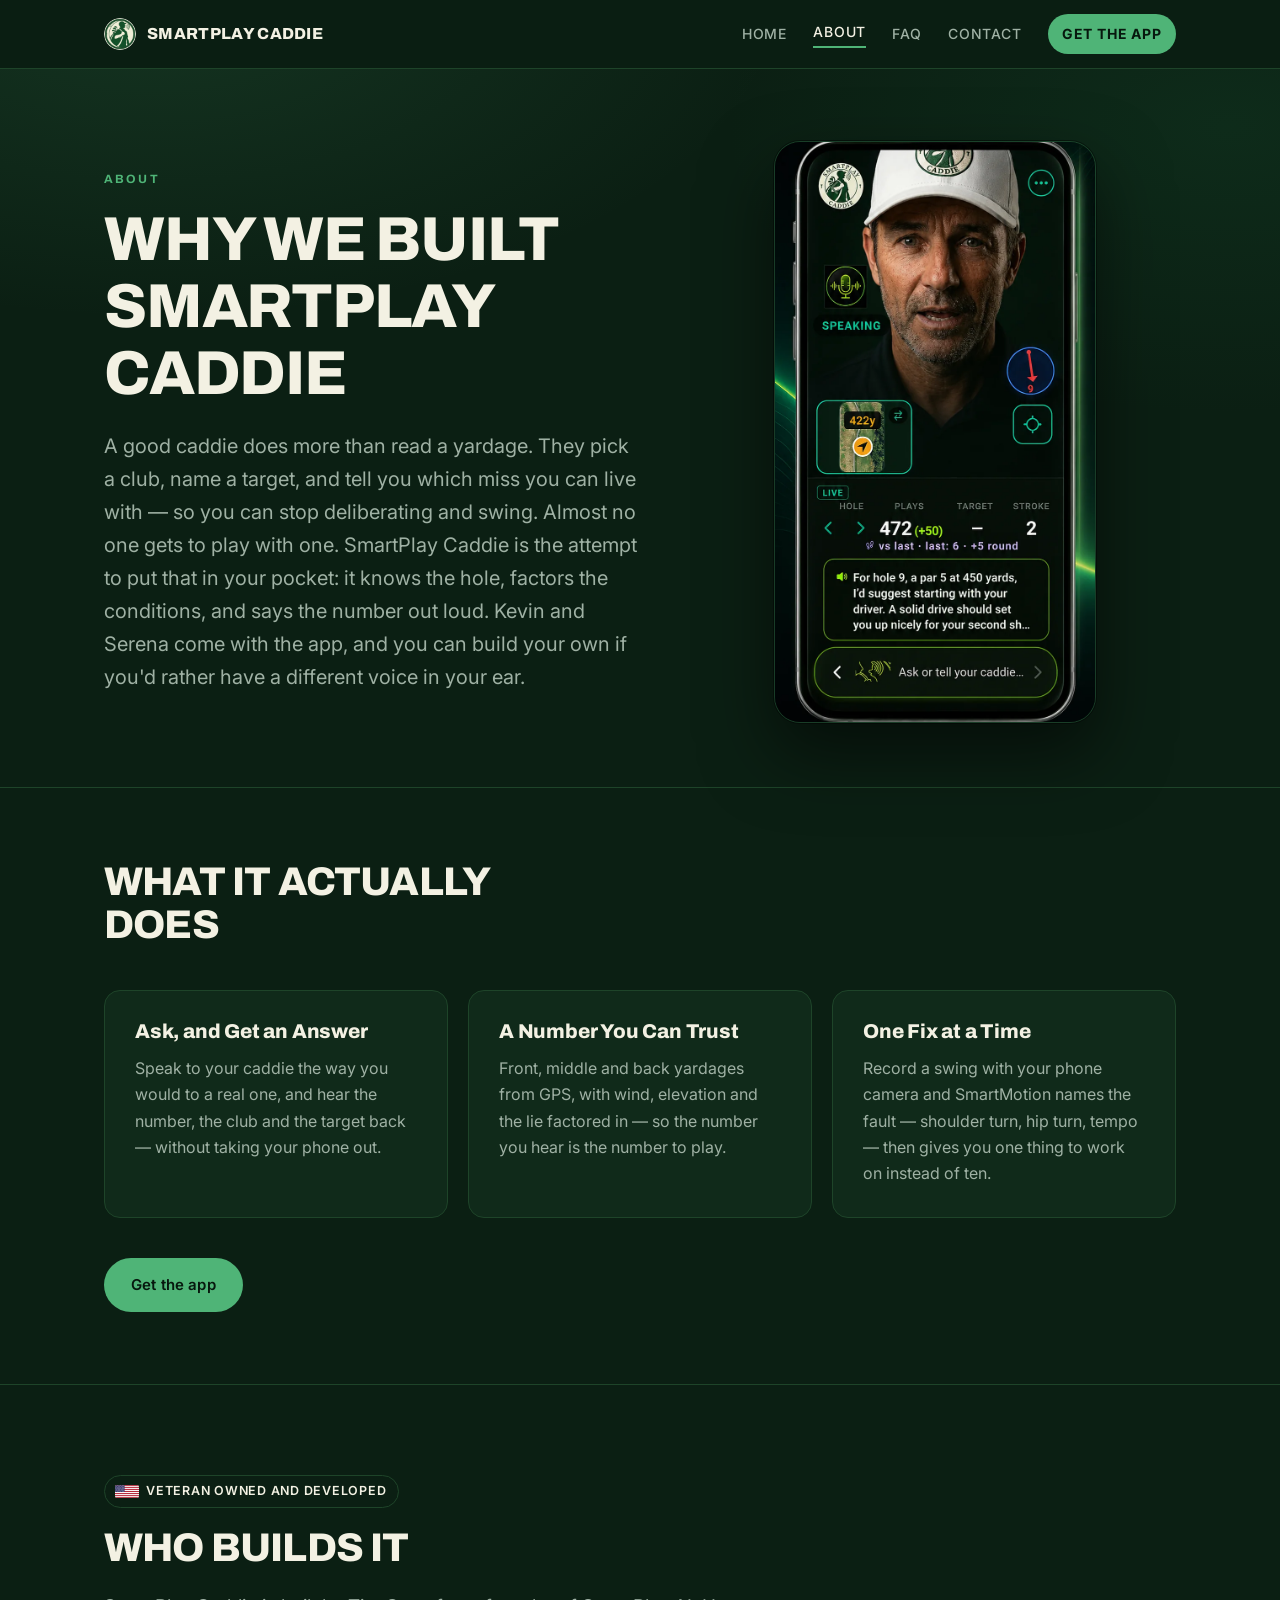
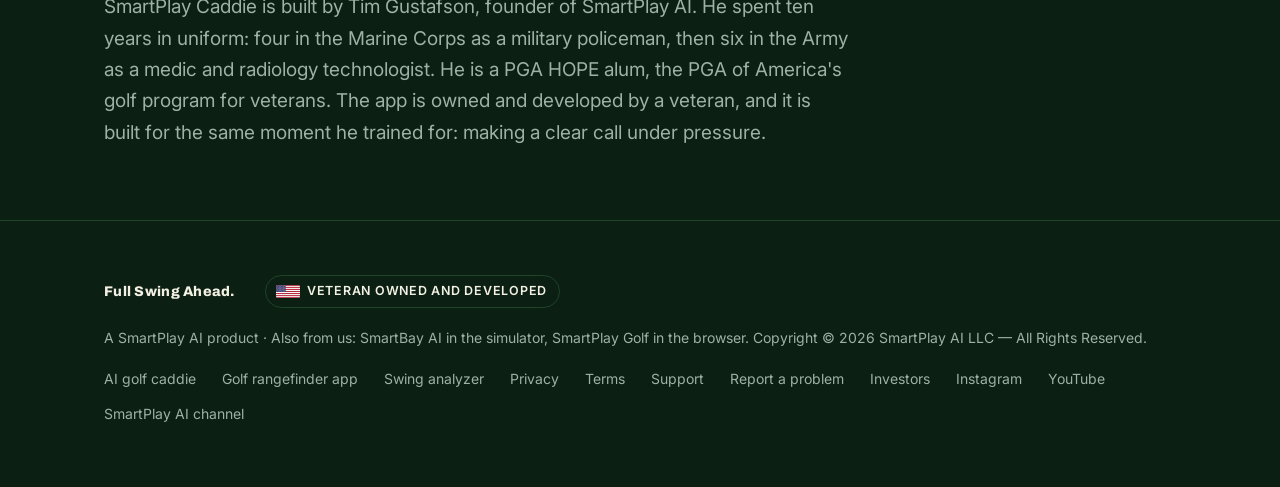
==== commit 808882e0: "Conversion pass: /get smart link, store-tap counting, QR for computers, homepage 7 blocks -> 5 with " ====
--- a/about.html
+++ b/about.html
@@ -46,7 +46,7 @@
 <body>
 <header><div class="wrap bar">
   <a class="brand" href="/"><img src="/favicon-192.png" alt="">SmartPlay Caddie</a>
-  <nav><a href="/">Home</a><a href="/about" aria-current=page>About</a><a href="/download">Download</a><a href="/faq">FAQ</a><a href="mailto:support@smartplaycaddie.com">Contact</a></nav>
+  <nav><a href="/">Home</a><a href="/about" aria-current=page>About</a><a href="/faq">FAQ</a><a href="mailto:support@smartplaycaddie.com">Contact</a><a class="nav-cta" href="/get?utm_source=site-nav">Get the app</a></nav>
 </div></header>
 
 <section class="hero"><div class="wrap hero-split">
@@ -68,7 +68,7 @@
   <h2>What it actually does</h2>
   <div class="grid"><div class="card"><h3>Ask, and Get an Answer</h3><p>Speak to your caddie the way you would to a real one, and hear the number, the club and the target back &mdash; without taking your phone out.</p></div><div class="card"><h3>A Number You Can Trust</h3><p>Front, middle and back yardages from GPS, with wind, elevation and the lie factored in &mdash; so the number you hear is the number to play.</p></div><div class="card"><h3>One Fix at a Time</h3><p>Record a swing with your phone camera and SmartMotion names the fault &mdash; shoulder turn, hip turn, tempo &mdash; then gives you one thing to work on instead of ten.</p></div></div>
   <div class="btns" style="margin-top:40px">
-    <a class="btn btn-p" href="/download">Get the app</a>
+    <a class="btn btn-p" href="/get?utm_source=site-about">Get the app</a>
   </div>
 </div></section>
 
@@ -81,7 +81,7 @@
   <span class="tag">Full Swing Ahead.</span>
   <span class="vet"><svg viewBox="0 0 190 100" width="24" height="13" role="img" aria-label="United States flag" style="flex:none;border-radius:2px"><rect width="190" height="100" fill="#FFFFFF"/><rect y="0.0" width="190" height="7.7" fill="#B22234"/><rect y="15.4" width="190" height="7.7" fill="#B22234"/><rect y="30.8" width="190" height="7.7" fill="#B22234"/><rect y="46.2" width="190" height="7.7" fill="#B22234"/><rect y="61.5" width="190" height="7.7" fill="#B22234"/><rect y="76.9" width="190" height="7.7" fill="#B22234"/><rect y="92.3" width="190" height="7.7" fill="#B22234"/><rect width="76" height="53.8" fill="#3C3B6E"/><circle cx="6.3" cy="5.4" r="2" fill="#FFFFFF"/><circle cx="18.9" cy="5.4" r="2" fill="#FFFFFF"/><circle cx="31.5" cy="5.4" r="2" fill="#FFFFFF"/><circle cx="44.1" cy="5.4" r="2" fill="#FFFFFF"/><circle cx="56.7" cy="5.4" r="2" fill="#FFFFFF"/><circle cx="69.3" cy="5.4" r="2" fill="#FFFFFF"/><circle cx="12.6" cy="10.8" r="2" fill="#FFFFFF"/><circle cx="25.2" cy="10.8" r="2" fill="#FFFFFF"/><circle cx="37.8" cy="10.8" r="2" fill="#FFFFFF"/><circle cx="50.4" cy="10.8" r="2" fill="#FFFFFF"/><circle cx="63.0" cy="10.8" r="2" fill="#FFFFFF"/><circle cx="6.3" cy="16.2" r="2" fill="#FFFFFF"/><circle cx="18.9" cy="16.2" r="2" fill="#FFFFFF"/><circle cx="31.5" cy="16.2" r="2" fill="#FFFFFF"/><circle cx="44.1" cy="16.2" r="2" fill="#FFFFFF"/><circle cx="56.7" cy="16.2" r="2" fill="#FFFFFF"/><circle cx="69.3" cy="16.2" r="2" fill="#FFFFFF"/><circle cx="12.6" cy="21.6" r="2" fill="#FFFFFF"/><circle cx="25.2" cy="21.6" r="2" fill="#FFFFFF"/><circle cx="37.8" cy="21.6" r="2" fill="#FFFFFF"/><circle cx="50.4" cy="21.6" r="2" fill="#FFFFFF"/><circle cx="63.0" cy="21.6" r="2" fill="#FFFFFF"/><circle cx="6.3" cy="27.0" r="2" fill="#FFFFFF"/><circle cx="18.9" cy="27.0" r="2" fill="#FFFFFF"/><circle cx="31.5" cy="27.0" r="2" fill="#FFFFFF"/><circle cx="44.1" cy="27.0" r="2" fill="#FFFFFF"/><circle cx="56.7" cy="27.0" r="2" fill="#FFFFFF"/><circle cx="69.3" cy="27.0" r="2" fill="#FFFFFF"/><circle cx="12.6" cy="32.4" r="2" fill="#FFFFFF"/><circle cx="25.2" cy="32.4" r="2" fill="#FFFFFF"/><circle cx="37.8" cy="32.4" r="2" fill="#FFFFFF"/><circle cx="50.4" cy="32.4" r="2" fill="#FFFFFF"/><circle cx="63.0" cy="32.4" r="2" fill="#FFFFFF"/><circle cx="6.3" cy="37.8" r="2" fill="#FFFFFF"/><circle cx="18.9" cy="37.8" r="2" fill="#FFFFFF"/><circle cx="31.5" cy="37.8" r="2" fill="#FFFFFF"/><circle cx="44.1" cy="37.8" r="2" fill="#FFFFFF"/><circle cx="56.7" cy="37.8" r="2" fill="#FFFFFF"/><circle cx="69.3" cy="37.8" r="2" fill="#FFFFFF"/><circle cx="12.6" cy="43.2" r="2" fill="#FFFFFF"/><circle cx="25.2" cy="43.2" r="2" fill="#FFFFFF"/><circle cx="37.8" cy="43.2" r="2" fill="#FFFFFF"/><circle cx="50.4" cy="43.2" r="2" fill="#FFFFFF"/><circle cx="63.0" cy="43.2" r="2" fill="#FFFFFF"/><circle cx="6.3" cy="48.6" r="2" fill="#FFFFFF"/><circle cx="18.9" cy="48.6" r="2" fill="#FFFFFF"/><circle cx="31.5" cy="48.6" r="2" fill="#FFFFFF"/><circle cx="44.1" cy="48.6" r="2" fill="#FFFFFF"/><circle cx="56.7" cy="48.6" r="2" fill="#FFFFFF"/><circle cx="69.3" cy="48.6" r="2" fill="#FFFFFF"/></svg>Veteran Owned and Developed</span>
   <span>A <a href="https://smartplayapps.com">SmartPlay AI</a> product &middot; Also from us: <a href="https://smartbayai.com">SmartBay AI</a> in the simulator, <a href="https://smartplaygolf.com">SmartPlay Golf</a> in the browser. Copyright &copy; 2026 SmartPlay AI LLC &mdash; All Rights Reserved.</span>
-  <span class="flinks"><a href="/privacy">Privacy</a><a href="/terms">Terms</a><a href="mailto:support@smartplaycaddie.com">Support</a><a href="#" data-report-problem>Report a problem</a><a href="https://www.smartplayapps.com/investors">Investors</a><a href="https://www.instagram.com/smartplaycaddie/" rel="me noopener" target="_blank">Instagram</a><a href="https://www.youtube.com/@smartplaycaddie" rel="me noopener" target="_blank">YouTube</a><a href="https://www.youtube.com/@SmartPlayApps" rel="noopener" target="_blank">SmartPlay AI channel</a></span>
+  <span class="flinks"><a href="/ai-golf-caddie">AI golf caddie</a><a href="/golf-rangefinder-app">Golf rangefinder app</a><a href="/golf-swing-analyzer">Swing analyzer</a><a href="/privacy">Privacy</a><a href="/terms">Terms</a><a href="mailto:support@smartplaycaddie.com">Support</a><a href="#" data-report-problem>Report a problem</a><a href="https://www.smartplayapps.com/investors">Investors</a><a href="https://www.instagram.com/smartplaycaddie/" rel="me noopener" target="_blank">Instagram</a><a href="https://www.youtube.com/@smartplaycaddie" rel="me noopener" target="_blank">YouTube</a><a href="https://www.youtube.com/@SmartPlayApps" rel="noopener" target="_blank">SmartPlay AI channel</a></span>
 </div></footer>
 </body>
 </html>
--- a/style.css
+++ b/style.css
@@ -40,7 +40,7 @@
 .btns{display:flex; flex-wrap:wrap; gap:14px}
 
 /* sections */
-section{padding:88px 0}
+section{padding:72px 0}
 section+section{border-top:1px solid var(--rule)}
 .eyebrow{font-family:Archivo,sans-serif; font-weight:700; font-size:12px; letter-spacing:.18em;
   text-transform:uppercase; color:var(--green-hi); margin:0 0 18px}
@@ -179,3 +179,51 @@
 }
 /* links inside body copy need more than color to stand out (WCAG 1.4.1) */
 .card p a,.lede a,details .a a{text-decoration:underline; text-underline-offset:3px}
+
+/* ---- 2026-11-24 conversion pass: CTAs on every block, QR for computers, tabs ---- */
+.nav-cta{background:var(--green-hi); color:#07180E !important; padding:8px 14px; border-radius:999px; font-weight:700}
+.nav-cta:hover{background:#66C98C}
+nav a.nav-cta[aria-current=page]{border-bottom:0; padding-bottom:8px}
+.dl{display:flex; align-items:center; gap:22px; flex-wrap:wrap; margin-top:18px}
+.qr{display:flex; align-items:center; gap:12px; color:var(--cream-dim); font-size:13px; line-height:1.35}
+.qr img{width:96px; height:96px; border-radius:10px; display:block}
+.qr:hover{text-decoration:none; color:var(--cream)}
+.after-cta{display:flex; flex-wrap:wrap; gap:14px; margin-top:30px}
+.why{display:grid; gap:18px; margin-top:36px; grid-template-columns:repeat(3,1fr)}
+.why .card{padding:26px}
+.why .num{font-family:Archivo,sans-serif; font-weight:800; color:var(--green-hi); font-size:14px; letter-spacing:.12em}
+.why .card h3{margin-top:8px}
+.tablist{display:flex; flex-wrap:wrap; gap:8px; margin-top:32px}
+.tablist [role=tab]{font:600 14px Inter,sans-serif; color:var(--cream-dim); background:transparent;
+  border:1px solid var(--rule); border-radius:999px; padding:10px 18px; cursor:pointer}
+.tablist [role=tab][aria-selected=true]{background:var(--green-hi); color:#07180E; border-color:var(--green-hi)}
+.tablist [role=tab]:focus-visible{outline:3px solid var(--green-hi); outline-offset:2px}
+.panel{background:var(--surface); border:1px solid var(--rule); border-radius:16px; padding:28px 30px; margin-top:16px; max-width:760px}
+.tabs:not(.tabs-on) .tablist{display:none}
+.panel h3{font-size:20px; text-transform:none}
+.panel p{color:var(--cream-dim); margin-top:10px}
+.final{text-align:left; background:radial-gradient(800px 380px at 10% 0%, var(--green-glow), transparent 70%)}
+.small{color:var(--cream-dim); font-size:15px; margin-top:26px}
+section.hero{padding-top:72px; padding-bottom:64px}
+@media (max-width:900px){ .why{grid-template-columns:1fr} }
+@media (max-width:720px){
+  .qr{display:none}                      /* phones tap the badge; QR is for computers */
+  .hero-split .shot{max-width:230px}
+  .hero{padding:40px 0 44px}
+  .tablist{flex-wrap:nowrap; overflow-x:auto; -webkit-overflow-scrolling:touch; padding-bottom:4px}
+  .tablist [role=tab]{white-space:nowrap}
+  .nav-cta{padding:6px 10px}
+}
+.get-row{display:flex; gap:36px; align-items:center; flex-wrap:wrap; margin-top:34px}
+.get-qr{width:220px; height:220px; border-radius:16px; display:block}
+@media (max-width:720px){ .get-qr{display:none} }
+@media (max-width:720px){
+  .dl .badge{min-width:0; flex:1 1 140px; padding:0 14px}
+  .dl .btns{width:100%; flex-wrap:nowrap; gap:10px}
+  .dl .badge span{font-size:18px}
+  .why{gap:12px; margin-top:26px}
+  .why .card{padding:18px 20px}
+  .why .card p{font-size:15px; margin-top:6px}
+  .lede{font-size:17px}
+  .hero .lede{font-size:17px}
+}
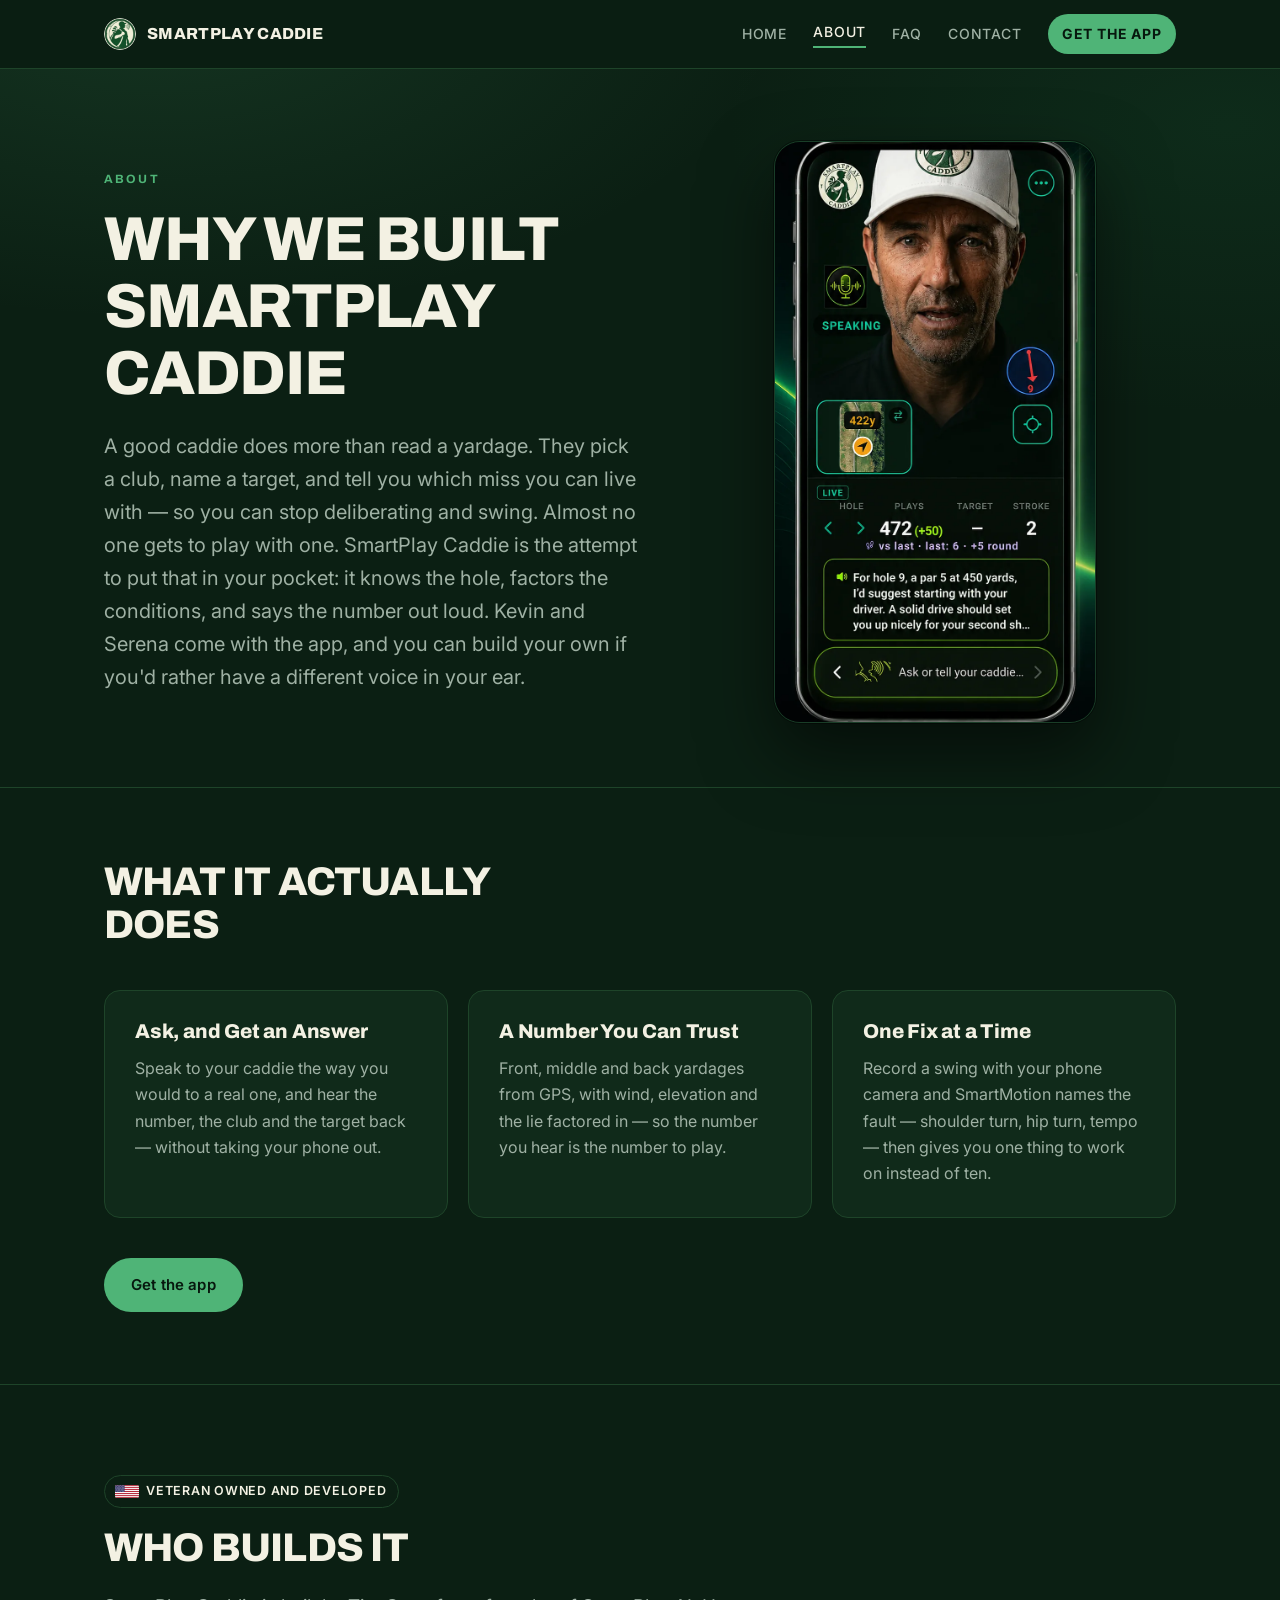
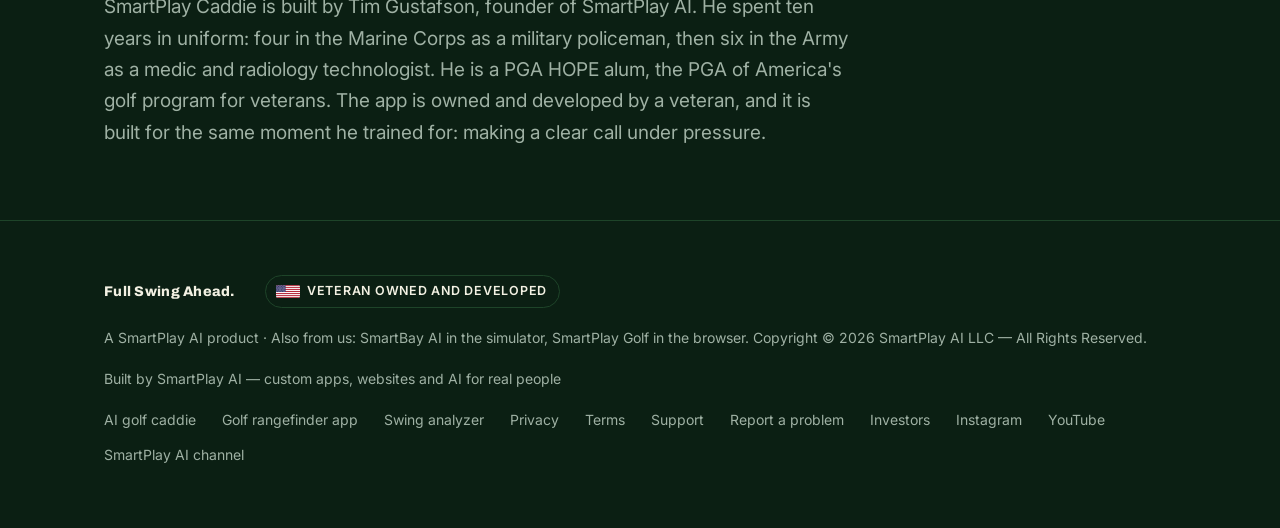
==== commit ea5da047: "SEO: titles, descriptions, JSON-LD, alt text, Built by SmartPlay AI footer - Home and download title" ====
--- a/about.html
+++ b/about.html
@@ -42,10 +42,55 @@
 <script defer src="/_vercel/insights/script.js"></script>
 <script defer src="/js/cta.js"></script>
 <script defer src="/js/selfheal.js"></script>
+<script type="application/ld+json">
+{
+ "@context": "https://schema.org",
+ "@graph": [
+  {
+   "@type": "AboutPage",
+   "@id": "https://smartplaycaddie.com/about#page",
+   "url": "https://smartplaycaddie.com/about",
+   "name": "About SmartPlay Caddie — The Voice-First AI Golf Caddie",
+   "description": "Why SmartPlay Caddie exists: a caddie that speaks the club, the number and the target out loud, instead of one more app full of stats.",
+   "inLanguage": "en-US",
+   "publisher": {
+    "@type": "Organization",
+    "@id": "https://www.smartplayapps.com/#org",
+    "name": "SmartPlay AI",
+    "url": "https://www.smartplayapps.com/"
+   },
+   "about": {
+    "@type": "MobileApplication",
+    "name": "SmartPlay Caddie",
+    "operatingSystem": "iOS, Android",
+    "applicationCategory": "SportsApplication",
+    "url": "https://smartplaycaddie.com/"
+   }
+  },
+  {
+   "@type": "BreadcrumbList",
+   "itemListElement": [
+    {
+     "@type": "ListItem",
+     "position": 1,
+     "name": "SmartPlay Caddie",
+     "item": "https://smartplaycaddie.com/"
+    },
+    {
+     "@type": "ListItem",
+     "position": 2,
+     "name": "About",
+     "item": "https://smartplaycaddie.com/about"
+    }
+   ]
+  }
+ ]
+}
+</script>
 </head>
 <body>
 <header><div class="wrap bar">
-  <a class="brand" href="/"><img src="/favicon-192.png" alt="">SmartPlay Caddie</a>
+  <a class="brand" href="/"><img src="/favicon-192.png" alt="SmartPlay Caddie logo">SmartPlay Caddie</a>
   <nav><a href="/">Home</a><a href="/about" aria-current=page>About</a><a href="/faq">FAQ</a><a href="mailto:support@smartplaycaddie.com">Contact</a><a class="nav-cta" href="/get?utm_source=site-nav">Get the app</a></nav>
 </div></header>
 
@@ -81,6 +126,7 @@
   <span class="tag">Full Swing Ahead.</span>
   <span class="vet"><svg viewBox="0 0 190 100" width="24" height="13" role="img" aria-label="United States flag" style="flex:none;border-radius:2px"><rect width="190" height="100" fill="#FFFFFF"/><rect y="0.0" width="190" height="7.7" fill="#B22234"/><rect y="15.4" width="190" height="7.7" fill="#B22234"/><rect y="30.8" width="190" height="7.7" fill="#B22234"/><rect y="46.2" width="190" height="7.7" fill="#B22234"/><rect y="61.5" width="190" height="7.7" fill="#B22234"/><rect y="76.9" width="190" height="7.7" fill="#B22234"/><rect y="92.3" width="190" height="7.7" fill="#B22234"/><rect width="76" height="53.8" fill="#3C3B6E"/><circle cx="6.3" cy="5.4" r="2" fill="#FFFFFF"/><circle cx="18.9" cy="5.4" r="2" fill="#FFFFFF"/><circle cx="31.5" cy="5.4" r="2" fill="#FFFFFF"/><circle cx="44.1" cy="5.4" r="2" fill="#FFFFFF"/><circle cx="56.7" cy="5.4" r="2" fill="#FFFFFF"/><circle cx="69.3" cy="5.4" r="2" fill="#FFFFFF"/><circle cx="12.6" cy="10.8" r="2" fill="#FFFFFF"/><circle cx="25.2" cy="10.8" r="2" fill="#FFFFFF"/><circle cx="37.8" cy="10.8" r="2" fill="#FFFFFF"/><circle cx="50.4" cy="10.8" r="2" fill="#FFFFFF"/><circle cx="63.0" cy="10.8" r="2" fill="#FFFFFF"/><circle cx="6.3" cy="16.2" r="2" fill="#FFFFFF"/><circle cx="18.9" cy="16.2" r="2" fill="#FFFFFF"/><circle cx="31.5" cy="16.2" r="2" fill="#FFFFFF"/><circle cx="44.1" cy="16.2" r="2" fill="#FFFFFF"/><circle cx="56.7" cy="16.2" r="2" fill="#FFFFFF"/><circle cx="69.3" cy="16.2" r="2" fill="#FFFFFF"/><circle cx="12.6" cy="21.6" r="2" fill="#FFFFFF"/><circle cx="25.2" cy="21.6" r="2" fill="#FFFFFF"/><circle cx="37.8" cy="21.6" r="2" fill="#FFFFFF"/><circle cx="50.4" cy="21.6" r="2" fill="#FFFFFF"/><circle cx="63.0" cy="21.6" r="2" fill="#FFFFFF"/><circle cx="6.3" cy="27.0" r="2" fill="#FFFFFF"/><circle cx="18.9" cy="27.0" r="2" fill="#FFFFFF"/><circle cx="31.5" cy="27.0" r="2" fill="#FFFFFF"/><circle cx="44.1" cy="27.0" r="2" fill="#FFFFFF"/><circle cx="56.7" cy="27.0" r="2" fill="#FFFFFF"/><circle cx="69.3" cy="27.0" r="2" fill="#FFFFFF"/><circle cx="12.6" cy="32.4" r="2" fill="#FFFFFF"/><circle cx="25.2" cy="32.4" r="2" fill="#FFFFFF"/><circle cx="37.8" cy="32.4" r="2" fill="#FFFFFF"/><circle cx="50.4" cy="32.4" r="2" fill="#FFFFFF"/><circle cx="63.0" cy="32.4" r="2" fill="#FFFFFF"/><circle cx="6.3" cy="37.8" r="2" fill="#FFFFFF"/><circle cx="18.9" cy="37.8" r="2" fill="#FFFFFF"/><circle cx="31.5" cy="37.8" r="2" fill="#FFFFFF"/><circle cx="44.1" cy="37.8" r="2" fill="#FFFFFF"/><circle cx="56.7" cy="37.8" r="2" fill="#FFFFFF"/><circle cx="69.3" cy="37.8" r="2" fill="#FFFFFF"/><circle cx="12.6" cy="43.2" r="2" fill="#FFFFFF"/><circle cx="25.2" cy="43.2" r="2" fill="#FFFFFF"/><circle cx="37.8" cy="43.2" r="2" fill="#FFFFFF"/><circle cx="50.4" cy="43.2" r="2" fill="#FFFFFF"/><circle cx="63.0" cy="43.2" r="2" fill="#FFFFFF"/><circle cx="6.3" cy="48.6" r="2" fill="#FFFFFF"/><circle cx="18.9" cy="48.6" r="2" fill="#FFFFFF"/><circle cx="31.5" cy="48.6" r="2" fill="#FFFFFF"/><circle cx="44.1" cy="48.6" r="2" fill="#FFFFFF"/><circle cx="56.7" cy="48.6" r="2" fill="#FFFFFF"/><circle cx="69.3" cy="48.6" r="2" fill="#FFFFFF"/></svg>Veteran Owned and Developed</span>
   <span>A <a href="https://smartplayapps.com">SmartPlay AI</a> product &middot; Also from us: <a href="https://smartbayai.com">SmartBay AI</a> in the simulator, <a href="https://smartplaygolf.com">SmartPlay Golf</a> in the browser. Copyright &copy; 2026 SmartPlay AI LLC &mdash; All Rights Reserved.</span>
+  <span class="built"><a href="https://www.smartplayapps.com/services">Built by SmartPlay AI — custom apps, websites and AI for real people</a></span>
   <span class="flinks"><a href="/ai-golf-caddie">AI golf caddie</a><a href="/golf-rangefinder-app">Golf rangefinder app</a><a href="/golf-swing-analyzer">Swing analyzer</a><a href="/privacy">Privacy</a><a href="/terms">Terms</a><a href="mailto:support@smartplaycaddie.com">Support</a><a href="#" data-report-problem>Report a problem</a><a href="https://www.smartplayapps.com/investors">Investors</a><a href="https://www.instagram.com/smartplaycaddie/" rel="me noopener" target="_blank">Instagram</a><a href="https://www.youtube.com/@smartplaycaddie" rel="me noopener" target="_blank">YouTube</a><a href="https://www.youtube.com/@SmartPlayApps" rel="noopener" target="_blank">SmartPlay AI channel</a></span>
 </div></footer>
 </body>
